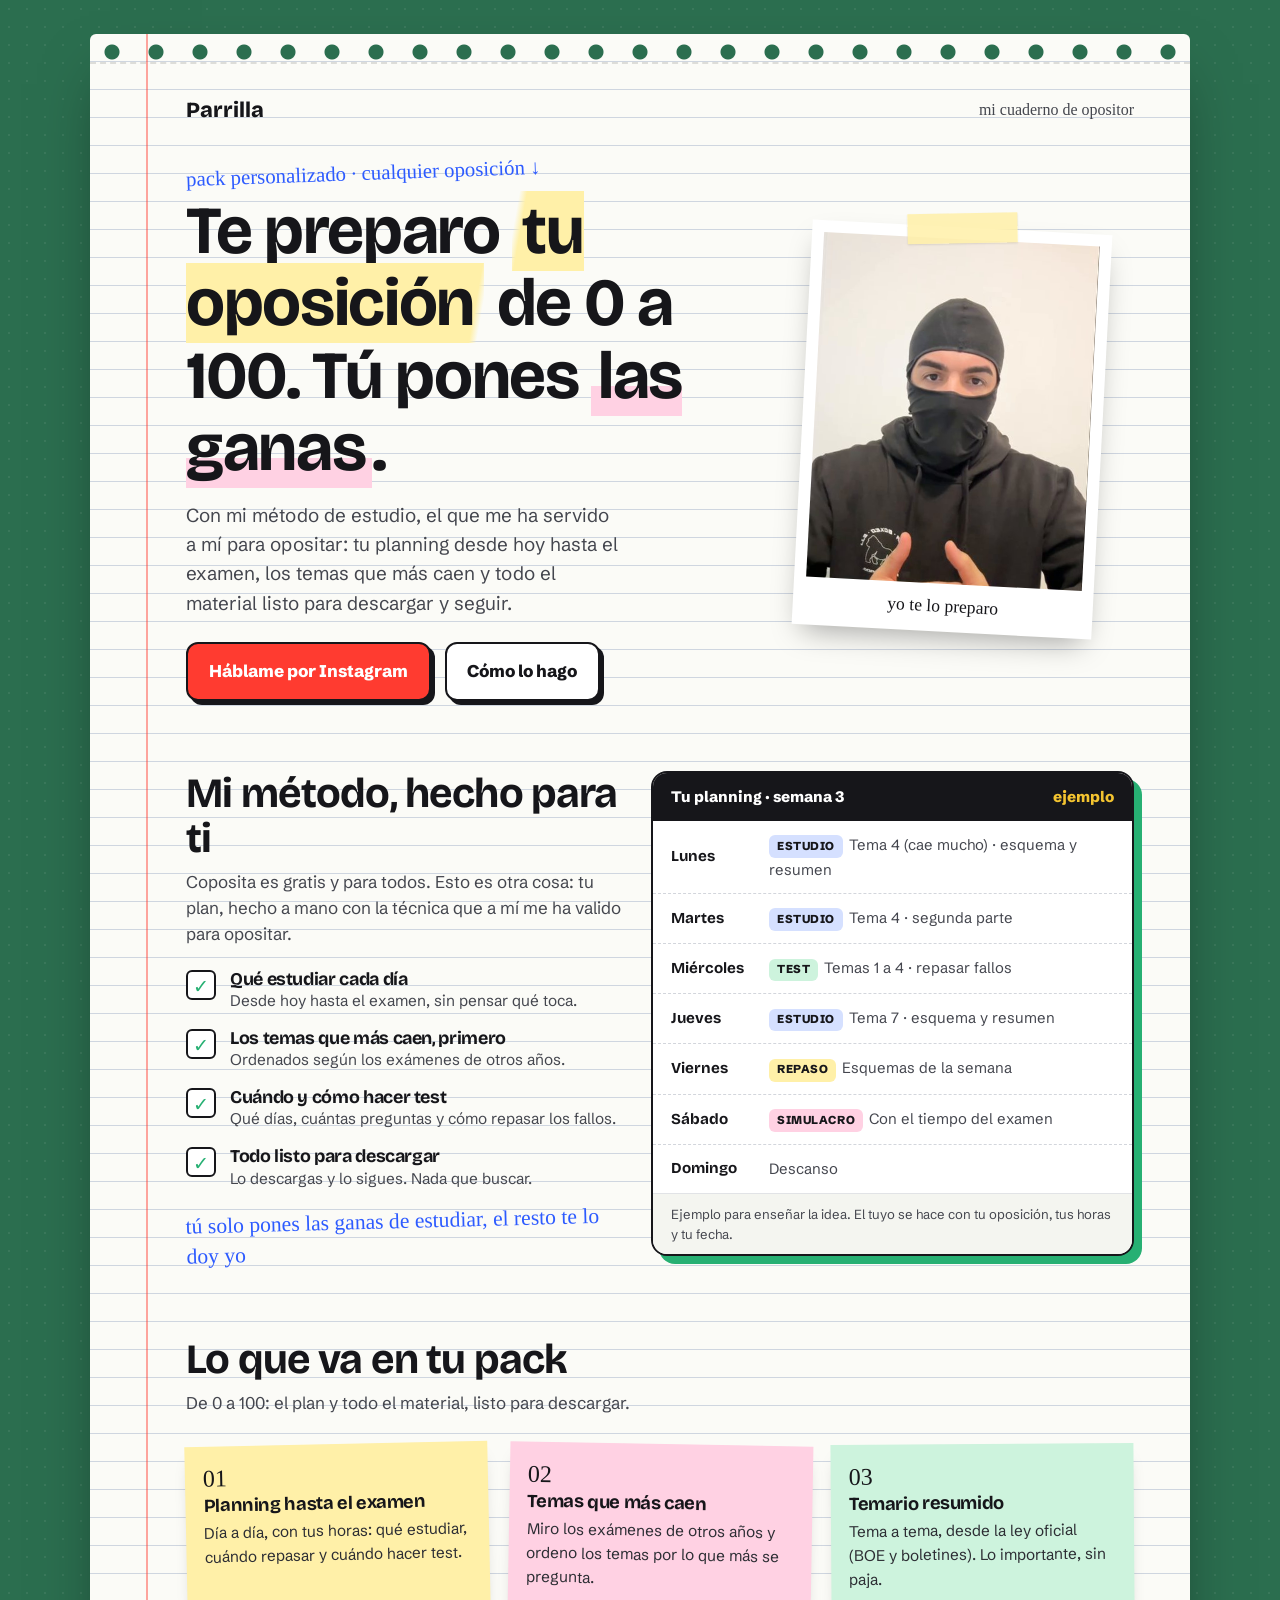
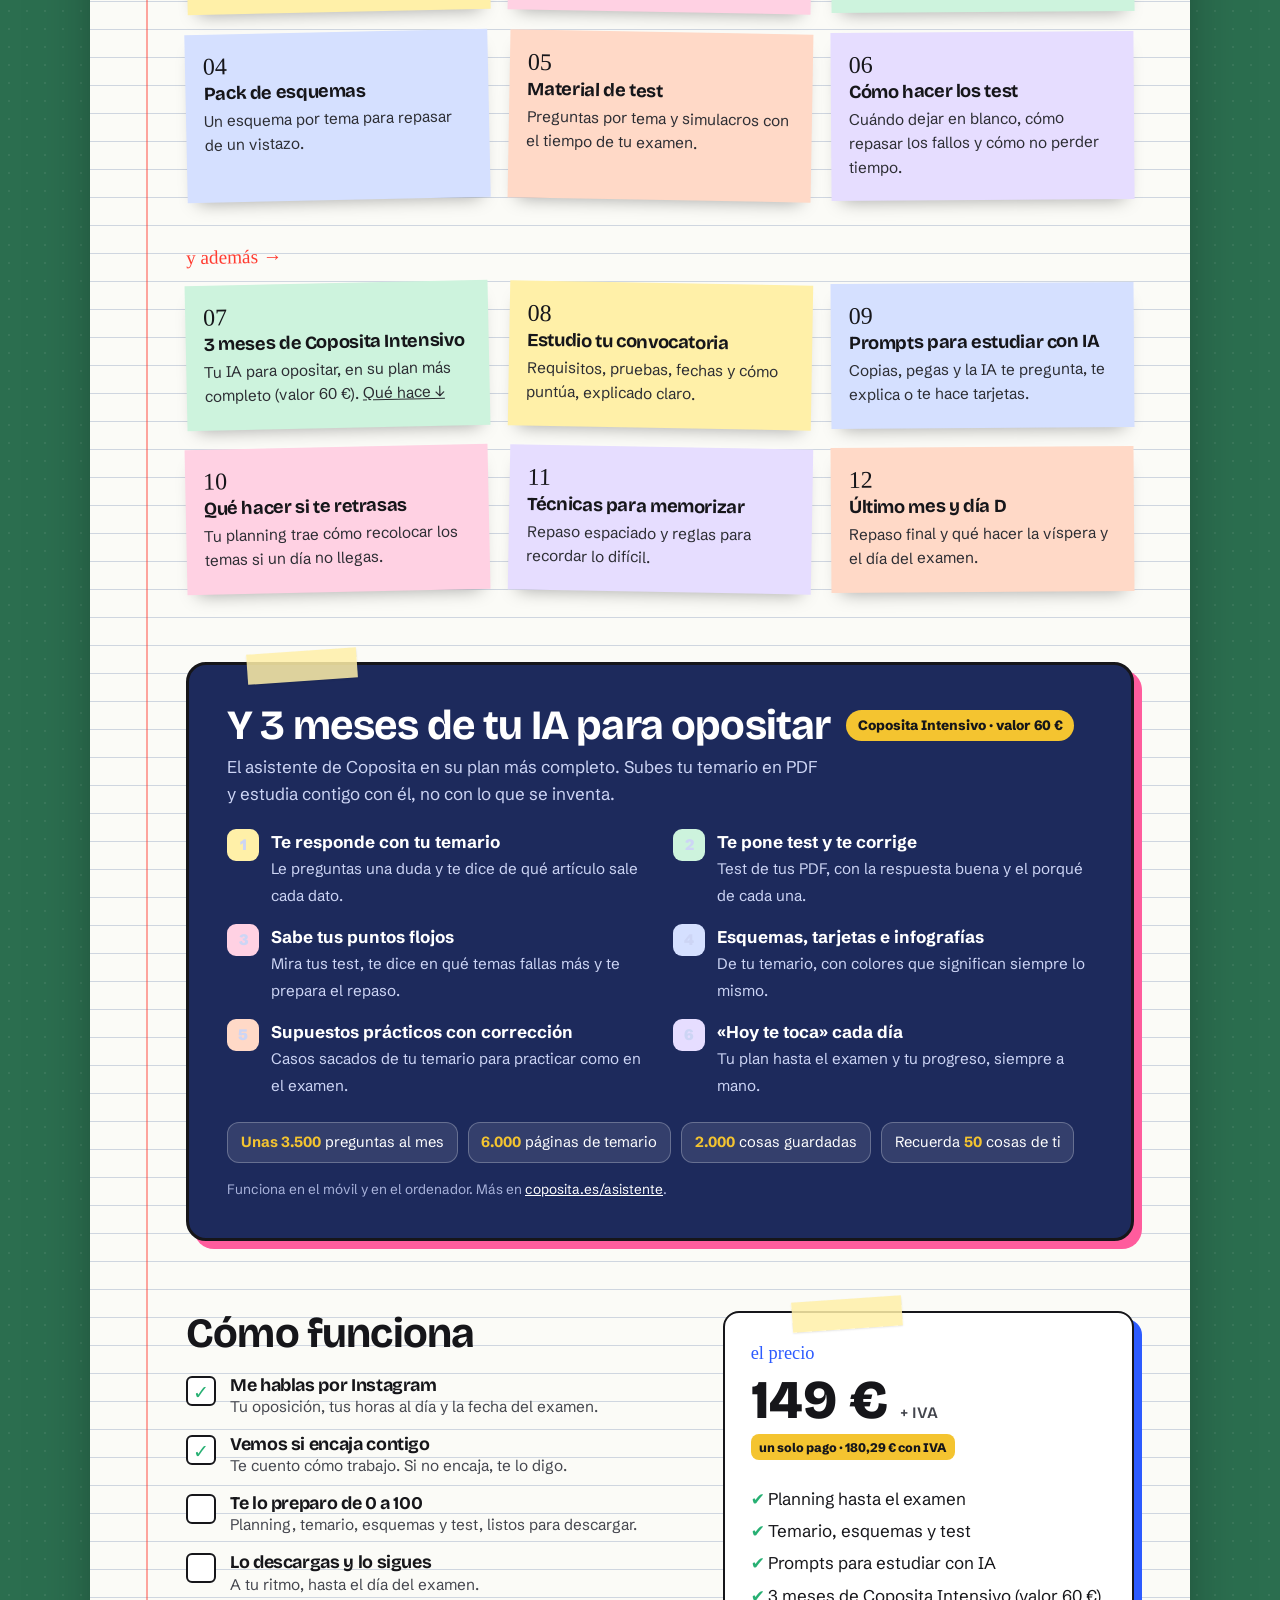
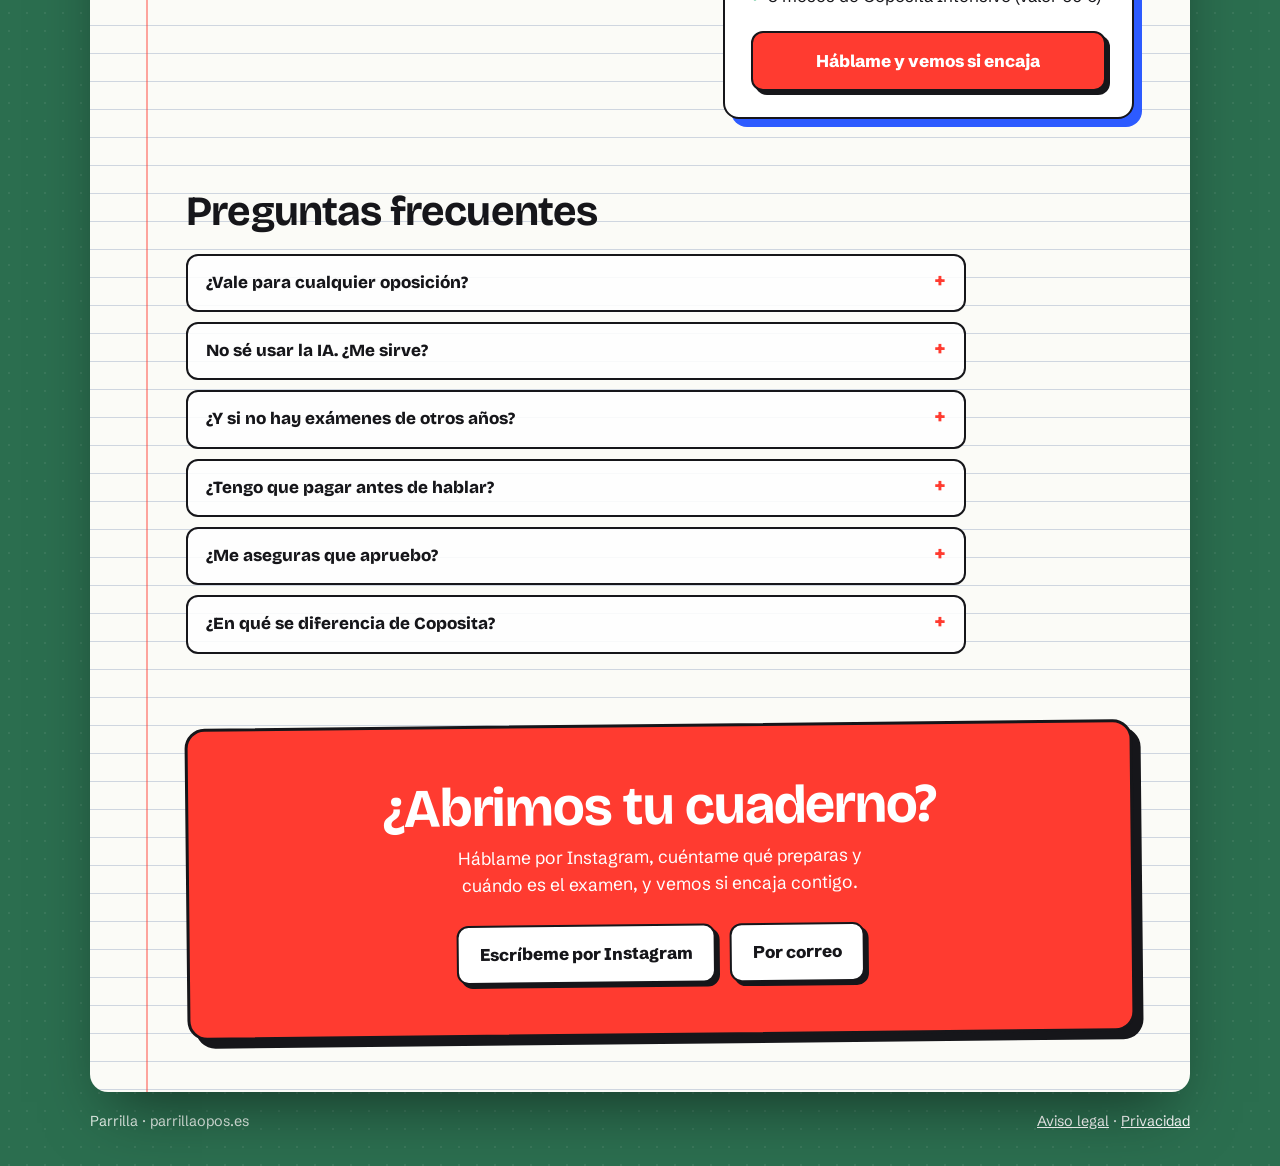
==== index.html @ a702d769 "feat: landing del pack personalizado de oposiciones" ====
<!doctype html>
<html lang="es">
<head>
<meta charset="utf-8">
<meta name="viewport" content="width=device-width,initial-scale=1">
<title>Parrilla · Te preparo tu oposición de 0 a 100</title>
<meta name="description" content="Pack personalizado para tu oposición: planning hasta el examen, temas que más caen, temario, esquemas, test y 3 meses de Coposita Intensivo.">
<link rel="canonical" href="https://www.parrillaopos.es/">
<meta name="robots" content="index,follow">
<link rel="icon" href="/favicon.svg" type="image/svg+xml">
<link rel="icon" href="/favicon-32.png" sizes="32x32" type="image/png">
<link rel="apple-touch-icon" href="/apple-touch-icon.png">
<meta property="og:type" content="website">
<meta property="og:locale" content="es_ES">
<meta property="og:site_name" content="Parrilla">
<meta property="og:title" content="Parrilla · Te preparo tu oposición de 0 a 100">
<meta property="og:description" content="Pack personalizado para cualquier oposición: planning hasta el examen, temas que más caen, temario, esquemas, test y 3 meses de Coposita Intensivo.">
<meta property="og:url" content="https://www.parrillaopos.es/">
<meta property="og:image" content="https://www.parrillaopos.es/og.png">
<meta property="og:image:width" content="1200">
<meta property="og:image:height" content="630">
<meta name="twitter:card" content="summary_large_image">
<meta name="twitter:title" content="Parrilla · Te preparo tu oposición de 0 a 100">
<meta name="twitter:description" content="Pack personalizado para cualquier oposición: planning hasta el examen, temas que más caen, temario, esquemas, test y 3 meses de Coposita Intensivo.">
<meta name="twitter:image" content="https://www.parrillaopos.es/og.png">
<link rel="preload" href="assets/fuentes/bricolage-latin.woff2" as="font" type="font/woff2" crossorigin>
<link rel="preload" href="assets/fuentes/schibsted-latin.woff2" as="font" type="font/woff2" crossorigin>
<style>
@font-face{font-family:"Bricolage Grotesque";font-weight:200 800;font-display:swap;src:url(assets/fuentes/bricolage-latin.woff2) format("woff2")}
@font-face{font-family:"Schibsted Grotesk";font-weight:400 900;font-display:swap;src:url(assets/fuentes/schibsted-latin.woff2) format("woff2")}
@font-face{font-family:"Bricolage Grotesque";font-weight:200 800;font-display:swap;src:url(assets/fuentes/bricolage-latin-ext.woff2) format("woff2");unicode-range:U+0100-02BA,U+1E00-1E9F}
@font-face{font-family:"Schibsted Grotesk";font-weight:400 900;font-display:swap;src:url(assets/fuentes/schibsted-latin-ext.woff2) format("woff2");unicode-range:U+0100-02BA,U+1E00-1E9F}
:root{
  --arruga:url("data:image/svg+xml,%3Csvg xmlns='http://www.w3.org/2000/svg' width='900' height='900'%3E%3Cfilter id='f' x='0' y='0' width='100%25' height='100%25'%3E%3CfeTurbulence type='fractalNoise' baseFrequency='.007 .010' numOctaves='5' seed='7' stitchTiles='stitch'/%3E%3CfeDiffuseLighting lighting-color='%23fff' surfaceScale='11'%3E%3CfeDistantLight azimuth='218' elevation='64'/%3E%3C/feDiffuseLighting%3E%3CfeComponentTransfer%3E%3CfeFuncR type='linear' slope='1.14'/%3E%3CfeFuncG type='linear' slope='1.14'/%3E%3CfeFuncB type='linear' slope='1.14'/%3E%3C/feComponentTransfer%3E%3C/filter%3E%3Crect width='100%25' height='100%25' filter='url(%23f)'/%3E%3C/svg%3E");
  --tinta:#16161a;--suave:#44464e;--papel:#fbfbf7;--renglon:#cfd6e0;--mesa:#2b6e4f;
  --amarillo:#f4c430;--verde:#27b073;--rosa:#ff5c9d;--naranja:#ff6b3d;--azul:#2d5bff;--rojo:#ff3b30;
  --n-amarillo:#fff0a8;--n-rosa:#ffd1e3;--n-verde:#cdf3dd;--n-azul:#d5e0ff;--n-naranja:#ffd9c7;--n-lila:#e6ddff;
  --f-t:"Bricolage Grotesque",system-ui,sans-serif;--f-x:"Schibsted Grotesk",system-ui,sans-serif;--f-m:"Segoe Print","Bradley Hand","Segoe Script",cursive;
}
*{box-sizing:border-box;margin:0;padding:0}
html{scroll-behavior:smooth}
body{font-family:var(--f-x);color:var(--tinta);line-height:1.55;font-size:1.0625rem;background:var(--mesa) radial-gradient(rgba(255,255,255,.07) 1px,transparent 1px) 0 0/18px 18px;padding:14px}
@media(min-width:760px){body{padding:34px}}
img{max-width:100%;display:block}
a{color:inherit}
h1,h2,h3{font-family:var(--f-t);line-height:1.08;letter-spacing:-.02em}
h2{font-size:clamp(1.8rem,5vw,2.6rem);margin-bottom:.5rem}
.mano{font-family:var(--f-m);font-weight:400}

/* La hoja */
.hoja{max-width:1100px;margin:0 auto;background:var(--papel) repeating-linear-gradient(transparent 0 27px,var(--renglon) 27px 28px);border-radius:6px 6px 18px 18px;box-shadow:0 30px 60px -20px rgba(0,0,0,.5);position:relative;overflow:hidden}
.hoja::before{content:"";position:absolute;top:0;bottom:0;left:56px;width:2px;background:rgba(255,59,48,.45)}
@media(max-width:600px){.hoja::before{left:22px}}
.anillas{height:30px;background:radial-gradient(circle at 50% 60%,var(--mesa) 7px,transparent 8px) 0 0/44px 30px repeat-x;border-bottom:2px dashed rgba(0,0,0,.12)}
.dentro{padding:20px 20px 40px 40px;position:relative}
@media(min-width:760px){.dentro{padding:30px 56px 56px 96px}}

.boton{display:inline-flex;align-items:center;gap:.5rem;font-weight:800;text-decoration:none;padding:.9rem 1.3rem;border-radius:12px;border:2.5px solid var(--tinta);box-shadow:4px 4px 0 var(--tinta);transition:transform .15s,box-shadow .15s}
.boton:hover{transform:translate(-2px,-2px) rotate(-1deg);box-shadow:6px 6px 0 var(--tinta)}
.boton--rojo{background:var(--rojo);color:#fff}
.boton--papel{background:#fff}

/* Cabecera */
.cabecera{display:flex;justify-content:space-between;align-items:center;gap:12px;margin-bottom:30px}
.marca{font-family:var(--f-t);font-weight:800;font-size:1.35rem;text-decoration:none}
.fecha{font-size:1rem;color:var(--suave)}

/* Portada */
.portada{display:grid;gap:36px;align-items:center;margin-bottom:70px}
@media(min-width:860px){.portada{grid-template-columns:1.2fr .8fr}}
.portada .mano.encima{font-size:1.3rem;color:var(--azul);transform:rotate(-2deg);display:inline-block;margin-bottom:.3rem}
.portada h1{font-size:clamp(2.4rem,7.5vw,4.2rem);margin-bottom:1rem}
.marcador{background:linear-gradient(100deg,transparent 2%,var(--n-amarillo) 4% 96%,transparent 98%);padding:0 .15em}
.tachado{position:relative;white-space:nowrap;color:var(--suave)}
.tachado::after{content:"";position:absolute;left:-4%;right:-4%;top:52%;height:4px;background:var(--rojo);border-radius:4px;transform:rotate(-3deg)}
.portada .entrada{font-size:1.18rem;color:var(--suave);max-width:36ch;margin-bottom:1.5rem}
.acciones{display:flex;flex-wrap:wrap;gap:14px}
.polaroid{background:#fff;padding:12px 12px 48px;box-shadow:0 14px 30px -10px rgba(0,0,0,.35);transform:rotate(3deg);max-width:300px;margin:0 auto;position:relative}
.polaroid img{aspect-ratio:4/5;height:auto;object-fit:cover;object-position:center 20%;width:100%}
.polaroid figcaption{position:absolute;bottom:12px;left:0;right:0;text-align:center;font-family:var(--f-m);font-size:1.1rem}
.celo{position:absolute;top:-14px;left:50%;width:110px;height:30px;transform:translateX(-50%) rotate(-4deg);background:rgba(255,240,168,.85);box-shadow:0 1px 2px rgba(0,0,0,.1)}

/* Incluye: lista + notas */
.bloque{margin-bottom:70px}
.bloque .cabeza{margin-bottom:28px;max-width:620px}
.bloque .cabeza p{color:var(--suave)}
.notas{display:grid;gap:20px}
@media(min-width:620px){.notas{grid-template-columns:repeat(2,1fr)}}
@media(min-width:980px){.notas{grid-template-columns:repeat(3,1fr)}}
.nota{padding:20px 18px 22px;box-shadow:0 10px 18px -10px rgba(0,0,0,.35);position:relative}
.nota:nth-child(3n+1){transform:rotate(-1.2deg)}
.nota:nth-child(3n+2){transform:rotate(1deg)}
.nota:nth-child(3n){transform:rotate(-.4deg)}
.nota h3{font-size:1.15rem;margin-bottom:.3rem}
.nota p{font-size:.96rem;color:#2c2d33}
.nota .num{font-family:var(--f-m);font-size:1.5rem;line-height:1;display:block;margin-bottom:.4rem}
.n1{background:var(--n-amarillo)}.n2{background:var(--n-rosa)}.n3{background:var(--n-verde)}.n4{background:var(--n-azul)}.n5{background:var(--n-naranja)}.n6{background:var(--n-lila)}
.flecha{font-family:var(--f-m);font-size:1.2rem;color:var(--rojo);margin:34px 0 18px;display:block;transform:rotate(-1deg)}

/* Pasos como checklist */
.dos-columnas{display:grid;gap:34px;align-items:start}
@media(min-width:880px){.dos-columnas{grid-template-columns:1.1fr .9fr}}
.checklist{list-style:none;display:grid;gap:16px}
.checklist li{display:flex;gap:14px;align-items:flex-start}
.caja{flex:none;width:30px;height:30px;border:2.5px solid var(--tinta);border-radius:6px;display:grid;place-items:center;background:#fff;font-weight:900;color:var(--verde);font-size:1.2rem}
.checklist h3{font-size:1.12rem}
.checklist p{color:var(--suave);font-size:.96rem}

/* Ficha de precio */
.ficha{background:#fff;border:2.5px solid var(--tinta);border-radius:16px;padding:26px;box-shadow:8px 8px 0 var(--azul);position:relative}
.ficha .celo{top:-14px;left:30%}
.ficha .etiqueta{font-family:var(--f-m);color:var(--azul);font-size:1.15rem}
.cifra{font-family:var(--f-t);font-weight:800;font-size:3.4rem;line-height:1.05;margin:.3rem 0 .2rem}
.cifra small{font-size:1rem;font-weight:600;color:var(--suave)}
.hueco{display:inline-block;font-size:.78rem;font-weight:800;background:var(--amarillo);padding:.2rem .55rem;border-radius:8px;margin-bottom:1rem}
.ficha ul{list-style:none;display:grid;gap:6px;margin:.6rem 0 1.4rem}
.ficha li::before{content:"✔ ";color:var(--verde);font-weight:900}
.ficha .boton{width:100%;justify-content:center}

.subraya{background:linear-gradient(transparent 62%,var(--n-rosa) 62%);padding:0 .1em}
/* Método */
.metodo{display:grid;gap:28px;align-items:start}
@media(min-width:880px){.metodo{grid-template-columns:.95fr 1.05fr}}
.metodo .frase{font-family:var(--f-m);font-size:1.35rem;color:var(--azul);transform:rotate(-1.5deg);display:block;margin-top:1rem;line-height:1.4}
.calendario{background:#fff;border:2.5px solid var(--tinta);border-radius:16px;box-shadow:8px 8px 0 var(--verde);overflow:hidden}
.calendario__cab{background:var(--tinta);color:#fff;padding:12px 18px;display:flex;justify-content:space-between;font-weight:800;font-size:.95rem}
.calendario__cab span:last-child{color:var(--amarillo)}
.dias{list-style:none}
.dias li{display:grid;grid-template-columns:86px 1fr;gap:12px;padding:12px 18px;border-top:1.5px dashed #d3d6dc;align-items:center}
.dias li:first-child{border-top:0}
.dias b{font-family:var(--f-t);font-size:.95rem}
.etq{display:inline-block;font-size:.72rem;font-weight:800;text-transform:uppercase;letter-spacing:.05em;padding:.15rem .5rem;border-radius:6px;margin-right:.35rem;color:var(--tinta)}
.e-est{background:var(--n-azul)}.e-test{background:var(--n-verde)}.e-rep{background:var(--n-amarillo)}.e-sim{background:var(--n-rosa)}
.dias p{font-size:.93rem;color:var(--suave)}
.calendario__pie{padding:10px 18px;font-size:.82rem;color:var(--suave);background:#f4f5f0;border-top:1.5px solid #e1e3e6}
/* Asistente */
.ia{background:#1d2a5c;color:#fff;border:3px solid var(--tinta);border-radius:20px;padding:clamp(22px,4vw,38px);box-shadow:8px 8px 0 var(--rosa);position:relative}
.ia .celo{top:-14px;left:12%}
.ia__cab{display:flex;flex-wrap:wrap;align-items:center;gap:10px 16px;margin-bottom:.4rem}
.ia h2{margin:0}
.ia__valor{font-weight:800;font-size:.85rem;background:var(--amarillo);color:var(--tinta);padding:.3rem .7rem;border-radius:99px}
.ia__intro{color:#cdd5f5;max-width:60ch;margin-bottom:22px}
.ia__lista{list-style:none;display:grid;gap:14px}
@media(min-width:700px){.ia__lista{grid-template-columns:1fr 1fr;gap:16px 26px}}
.ia__lista li{display:flex;gap:12px;align-items:flex-start}
.ia__lista b{display:block}
.ia__lista span{color:#cdd5f5;font-size:.95rem}
.ia__n{flex:none;width:32px;height:32px;border-radius:9px;display:grid;place-items:center;font-weight:900;color:var(--tinta)}
.ia__cifras{display:flex;flex-wrap:wrap;gap:10px;margin-top:24px}
.ia__cifras span{background:rgba(255,255,255,.1);border:1px solid rgba(255,255,255,.25);border-radius:12px;padding:.5rem .8rem;font-size:.92rem}
.ia__cifras b{color:var(--amarillo)}
.ia__nota{margin-top:16px;font-size:.85rem;color:#aab4dc}
.ia__nota a{color:#fff}
/* Preguntas */
.preguntas{display:grid;gap:10px;max-width:780px}
details{background:rgba(255,255,255,.85);border:2px solid var(--tinta);border-radius:12px;padding:14px 18px}
summary{font-family:var(--f-t);font-weight:800;cursor:pointer;list-style:none;display:flex;justify-content:space-between;gap:12px}
summary::after{content:"+";font-size:1.4rem;line-height:1;color:var(--rojo)}
details[open] summary::after{content:"–"}
details p{color:var(--suave);margin-top:.5rem}

/* Cierre */
.cierre{background:var(--rojo);color:#fff;border:3px solid var(--tinta);border-radius:20px;padding:clamp(26px,5vw,50px);text-align:center;transform:rotate(-.6deg);box-shadow:8px 8px 0 var(--tinta)}
.cierre h2{font-size:clamp(2rem,6.5vw,3.4rem)}
.cierre p{max-width:42ch;margin:0 auto 1.6rem;font-size:1.1rem}
.cierre .acciones{justify-content:center}
.pie{max-width:1100px;margin:18px auto 0;color:#e2efe7;font-size:.9rem;display:flex;flex-wrap:wrap;gap:12px;justify-content:space-between}
.pie a{color:#fff}
@media(prefers-reduced-motion:reduce){*{transition:none!important;scroll-behavior:auto!important}}
</style>
</head>
<body>
<div class="hoja">
  <div class="anillas" aria-hidden="true"></div>
  <div class="dentro">

    <header class="cabecera">
      <a class="marca" href="#">Parrilla</a>
      <span class="fecha mano">mi cuaderno de opositor</span>
    </header>

    <main>
    <section class="portada">
      <div>
        <span class="mano encima">pack personalizado · cualquier oposición ↓</span>
        <h1>Te preparo <span class="marcador">tu oposición</span> de 0 a 100. Tú pones <span class="subraya">las ganas</span>.</h1>
        <p class="entrada">Con mi método de estudio, el que me ha servido a mí para opositar: tu planning desde hoy hasta el examen, los temas que más caen y todo el material listo para descargar y seguir.</p>
        <div class="acciones">
          <a class="boton boton--rojo" href="https://ig.me/m/parrilla_opos">Háblame por Instagram</a>
          <a class="boton boton--papel" href="#metodo">Cómo lo hago</a>
        </div>
      </div>
      <figure class="polaroid">
        <span class="celo" aria-hidden="true"></span>
        <img src="assets/yo-pasamontanas.jpg" alt="Parrilla, con pasamontañas negro" width="464" height="832">
        <figcaption>yo te lo preparo</figcaption>
      </figure>
    </section>

    <section class="bloque metodo" id="metodo">
      <div>
        <h2>Mi método, hecho para ti</h2>
        <p style="color:var(--suave)">Coposita es gratis y para todos. Esto es otra cosa: tu plan, hecho a mano con la técnica que a mí me ha valido para opositar.</p>
        <ul class="checklist" style="margin-top:22px">
          <li><span class="caja">✓</span><div><h3>Qué estudiar cada día</h3><p>Desde hoy hasta el examen, sin pensar qué toca.</p></div></li>
          <li><span class="caja">✓</span><div><h3>Los temas que más caen, primero</h3><p>Ordenados según los exámenes de otros años.</p></div></li>
          <li><span class="caja">✓</span><div><h3>Cuándo y cómo hacer test</h3><p>Qué días, cuántas preguntas y cómo repasar los fallos.</p></div></li>
          <li><span class="caja">✓</span><div><h3>Todo listo para descargar</h3><p>Lo descargas y lo sigues. Nada que buscar.</p></div></li>
        </ul>
        <span class="frase">tú solo pones las ganas de estudiar, el resto te lo doy yo</span>
      </div>
      <div class="calendario" aria-label="Ejemplo de una semana del planning">
        <div class="calendario__cab"><span>Tu planning · semana 3</span><span>ejemplo</span></div>
        <ul class="dias">
          <li><b>Lunes</b><p><span class="etq e-est">Estudio</span>Tema 4 (cae mucho) · esquema y resumen</p></li>
          <li><b>Martes</b><p><span class="etq e-est">Estudio</span>Tema 4 · segunda parte</p></li>
          <li><b>Miércoles</b><p><span class="etq e-test">Test</span>Temas 1 a 4 · repasar fallos</p></li>
          <li><b>Jueves</b><p><span class="etq e-est">Estudio</span>Tema 7 · esquema y resumen</p></li>
          <li><b>Viernes</b><p><span class="etq e-rep">Repaso</span>Esquemas de la semana</p></li>
          <li><b>Sábado</b><p><span class="etq e-sim">Simulacro</span>Con el tiempo del examen</p></li>
          <li><b>Domingo</b><p>Descanso</p></li>
        </ul>
        <div class="calendario__pie">Ejemplo para enseñar la idea. El tuyo se hace con tu oposición, tus horas y tu fecha.</div>
      </div>
    </section>

    <section class="bloque" id="incluye">
      <div class="cabeza">
        <h2>Lo que va en tu pack</h2>
        <p>De 0 a 100: el plan y todo el material, listo para descargar.</p>
      </div>
      <div class="notas">
        <article class="nota n1"><span class="num">01</span><h3>Planning hasta el examen</h3><p>Día a día, con tus horas: qué estudiar, cuándo repasar y cuándo hacer test.</p></article>
        <article class="nota n2"><span class="num">02</span><h3>Temas que más caen</h3><p>Miro los exámenes de otros años y ordeno los temas por lo que más se pregunta.</p></article>
        <article class="nota n3"><span class="num">03</span><h3>Temario resumido</h3><p>Tema a tema, desde la ley oficial (BOE y boletines). Lo importante, sin paja.</p></article>
        <article class="nota n4"><span class="num">04</span><h3>Pack de esquemas</h3><p>Un esquema por tema para repasar de un vistazo.</p></article>
        <article class="nota n5"><span class="num">05</span><h3>Material de test</h3><p>Preguntas por tema y simulacros con el tiempo de tu examen.</p></article>
        <article class="nota n6"><span class="num">06</span><h3>Cómo hacer los test</h3><p>Cuándo dejar en blanco, cómo repasar los fallos y cómo no perder tiempo.</p></article>
      </div>
      <span class="flecha">y además →</span>
      <div class="notas">
        <article class="nota n3"><span class="num">07</span><h3>3 meses de Coposita Intensivo</h3><p>Tu IA para opositar, en su plan más completo (valor 60 €). <a href="#asistente">Qué hace ↓</a></p></article>
        <article class="nota n1"><span class="num">08</span><h3>Estudio tu convocatoria</h3><p>Requisitos, pruebas, fechas y cómo puntúa, explicado claro.</p></article>
        <article class="nota n4"><span class="num">09</span><h3>Prompts para estudiar con IA</h3><p>Copias, pegas y la IA te pregunta, te explica o te hace tarjetas.</p></article>
        <article class="nota n2"><span class="num">10</span><h3>Qué hacer si te retrasas</h3><p>Tu planning trae cómo recolocar los temas si un día no llegas.</p></article>
        <article class="nota n6"><span class="num">11</span><h3>Técnicas para memorizar</h3><p>Repaso espaciado y reglas para recordar lo difícil.</p></article>
        <article class="nota n5"><span class="num">12</span><h3>Último mes y día D</h3><p>Repaso final y qué hacer la víspera y el día del examen.</p></article>
      </div>
    </section>

    <section class="bloque ia" id="asistente" aria-labelledby="ia-titulo">
      <span class="celo" aria-hidden="true"></span>
      <div class="ia__cab">
        <h2 id="ia-titulo">Y 3 meses de tu IA para opositar</h2>
        <span class="ia__valor">Coposita Intensivo · valor 60 €</span>
      </div>
      <p class="ia__intro">El asistente de Coposita en su plan más completo. Subes tu temario en PDF y estudia contigo con él, no con lo que se inventa.</p>
      <ul class="ia__lista">
        <li><span class="ia__n" style="background:var(--n-amarillo)">1</span><div><b>Te responde con tu temario</b><span>Le preguntas una duda y te dice de qué artículo sale cada dato.</span></div></li>
        <li><span class="ia__n" style="background:var(--n-verde)">2</span><div><b>Te pone test y te corrige</b><span>Test de tus PDF, con la respuesta buena y el porqué de cada una.</span></div></li>
        <li><span class="ia__n" style="background:var(--n-rosa)">3</span><div><b>Sabe tus puntos flojos</b><span>Mira tus test, te dice en qué temas fallas más y te prepara el repaso.</span></div></li>
        <li><span class="ia__n" style="background:var(--n-azul)">4</span><div><b>Esquemas, tarjetas e infografías</b><span>De tu temario, con colores que significan siempre lo mismo.</span></div></li>
        <li><span class="ia__n" style="background:var(--n-naranja)">5</span><div><b>Supuestos prácticos con corrección</b><span>Casos sacados de tu temario para practicar como en el examen.</span></div></li>
        <li><span class="ia__n" style="background:var(--n-lila)">6</span><div><b>«Hoy te toca» cada día</b><span>Tu plan hasta el examen y tu progreso, siempre a mano.</span></div></li>
      </ul>
      <div class="ia__cifras">
        <span><b>Unas 3.500</b> preguntas al mes</span>
        <span><b>6.000</b> páginas de temario</span>
        <span><b>2.000</b> cosas guardadas</span>
        <span>Recuerda <b>50</b> cosas de ti</span>
      </div>
      <p class="ia__nota">Funciona en el móvil y en el ordenador. Más en <a href="https://coposita.es/asistente">coposita.es/asistente</a>.</p>
    </section>

    <section class="bloque dos-columnas">
      <div>
        <h2>Cómo funciona</h2>
        <ol class="checklist" style="margin-top:20px">
          <li><span class="caja">✓</span><div><h3>Me hablas por Instagram</h3><p>Tu oposición, tus horas al día y la fecha del examen.</p></div></li>
          <li><span class="caja">✓</span><div><h3>Vemos si encaja contigo</h3><p>Te cuento cómo trabajo. Si no encaja, te lo digo.</p></div></li>
          <li><span class="caja"></span><div><h3>Te lo preparo de 0 a 100</h3><p>Planning, temario, esquemas y test, listos para descargar.</p></div></li>
          <li><span class="caja"></span><div><h3>Lo descargas y lo sigues</h3><p>A tu ritmo, hasta el día del examen.</p></div></li>
        </ol>
      </div>
      <aside class="ficha">
        <span class="celo" aria-hidden="true"></span>
        <span class="etiqueta">el precio</span>
        <p class="cifra">149 € <small>+ IVA</small></p>
        <span class="hueco">un solo pago · 180,29 € con IVA</span>
        <ul>
          <li>Planning hasta el examen</li>
          <li>Temario, esquemas y test</li>
          <li>Prompts para estudiar con IA</li>
          <li>3 meses de Coposita Intensivo (valor 60 €)</li>
        </ul>
        <a class="boton boton--rojo" href="https://ig.me/m/parrilla_opos">Háblame y vemos si encaja</a>
      </aside>
    </section>

    <section class="bloque">
      <h2 style="margin-bottom:20px">Preguntas frecuentes</h2>
      <div class="preguntas">
        <details><summary>¿Vale para cualquier oposición?</summary><p>Sí. Me dices cuál es y lo preparo con su convocatoria y su temario oficial.</p></details>
        <details><summary>No sé usar la IA. ¿Me sirve?</summary><p>Sí. Los prompts y el asistente vienen con instrucciones paso a paso. No hace falta saber nada.</p></details>
        <details><summary>¿Y si no hay exámenes de otros años?</summary><p>Busco en el BOE, en el boletín de tu comunidad y en los exámenes oficiales publicados. Si no los hay, te lo digo y ordenamos los temas por otra vía.</p></details>
        <details><summary>¿Tengo que pagar antes de hablar?</summary><p>No. Primero me hablas por Instagram y vemos si encaja contigo. Sin compromiso.</p></details>
        <details><summary>¿Me aseguras que apruebo?</summary><p>No, y nadie puede. Yo te doy el método y todo el material. Estudiar lo pones tú.</p></details>
        <details><summary>¿En qué se diferencia de Coposita?</summary><p>Coposita sigue gratis y es para todos. El pack es solo para ti: tu planning, tu orden de temas y tu material, con mi método.</p></details>
      </div>
    </section>

    <section class="cierre" id="contacto">
      <h2>¿Abrimos tu cuaderno?</h2>
      <p>Háblame por Instagram, cuéntame qué preparas y cuándo es el examen, y vemos si encaja contigo.</p>
      <div class="acciones">
        <a class="boton boton--papel" style="color:var(--tinta)" href="https://ig.me/m/parrilla_opos">Escríbeme por Instagram</a>
        <a class="boton boton--papel" style="color:var(--tinta)" href="mailto:parrilla38apps@gmail.com?subject=Pack%20para%20mi%20oposici%C3%B3n">Por correo</a>
      </div>
    </section>
    </main>

  </div>
</div>
<footer class="pie">
  <span>Parrilla · parrillaopos.es</span>
  <span><a href="aviso-legal.html">Aviso legal</a> · <a href="privacidad.html">Privacidad</a></span>
</footer>
</body>
</html>
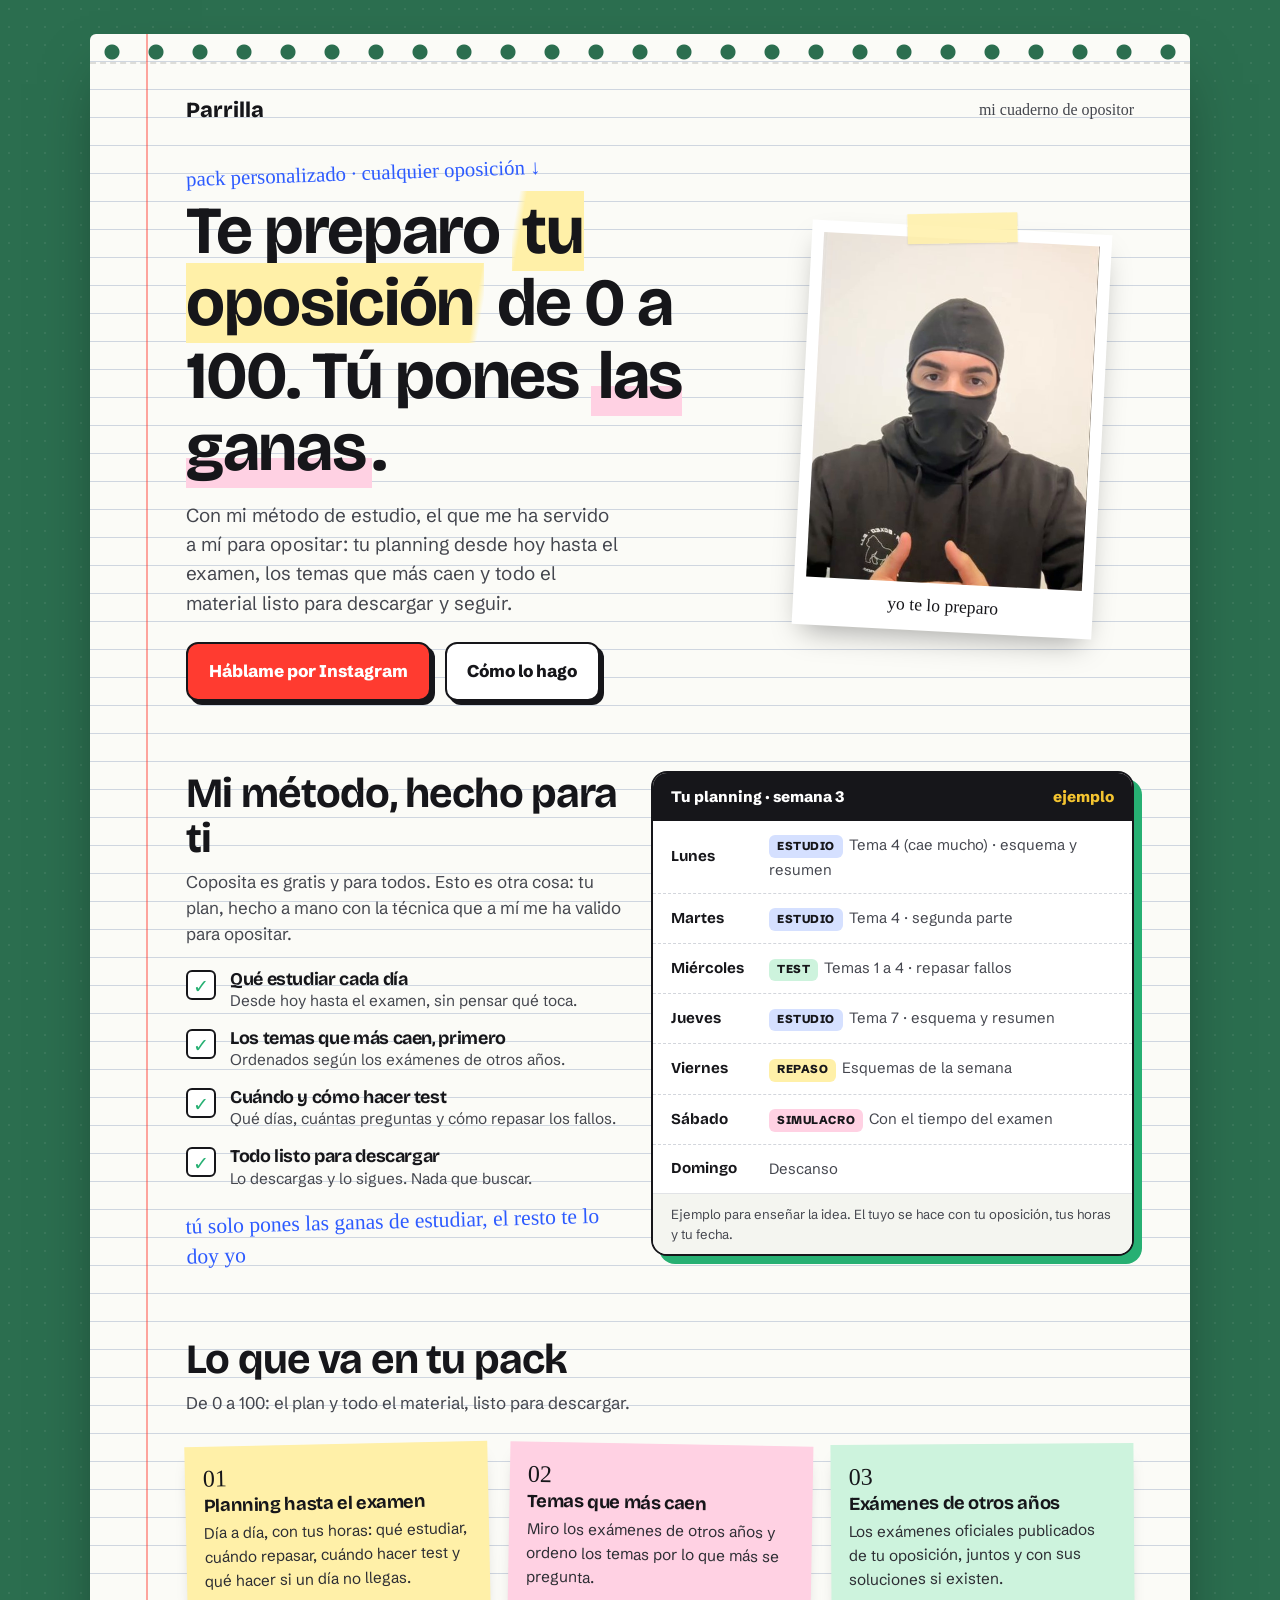
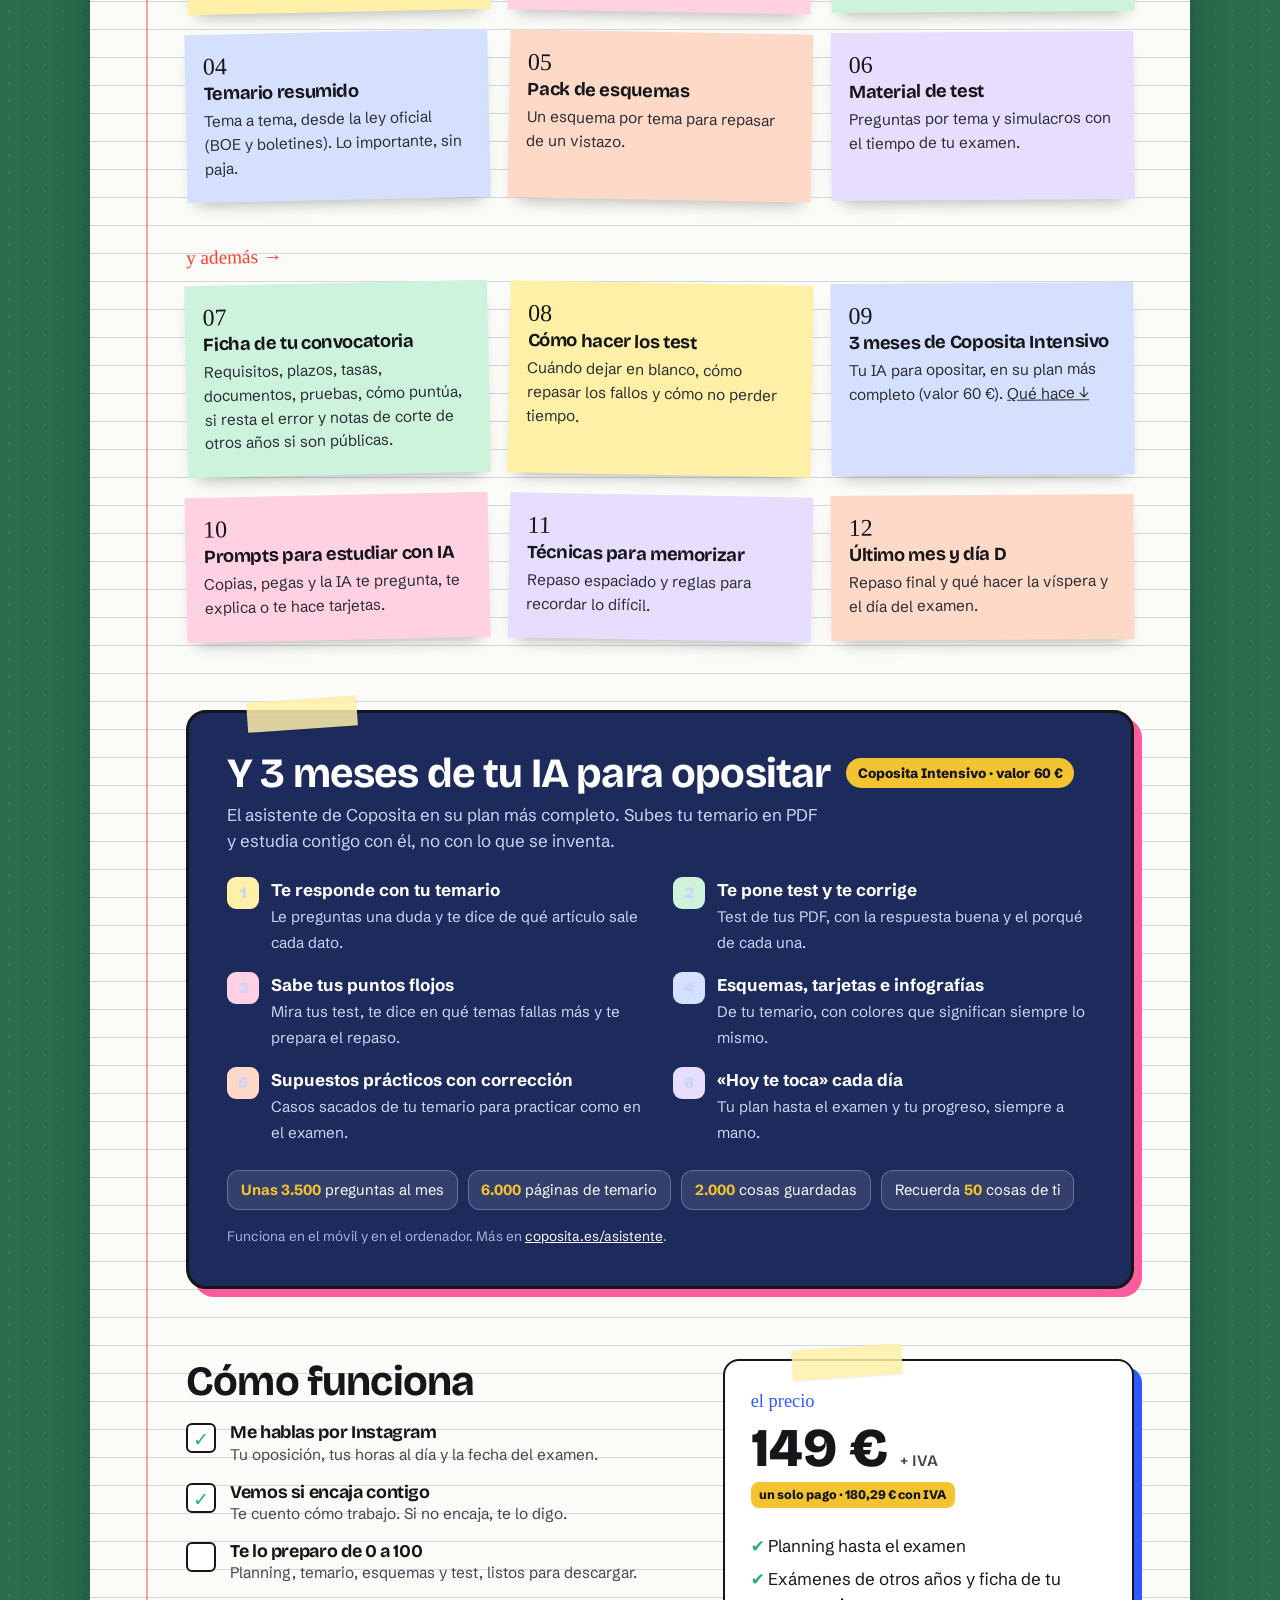
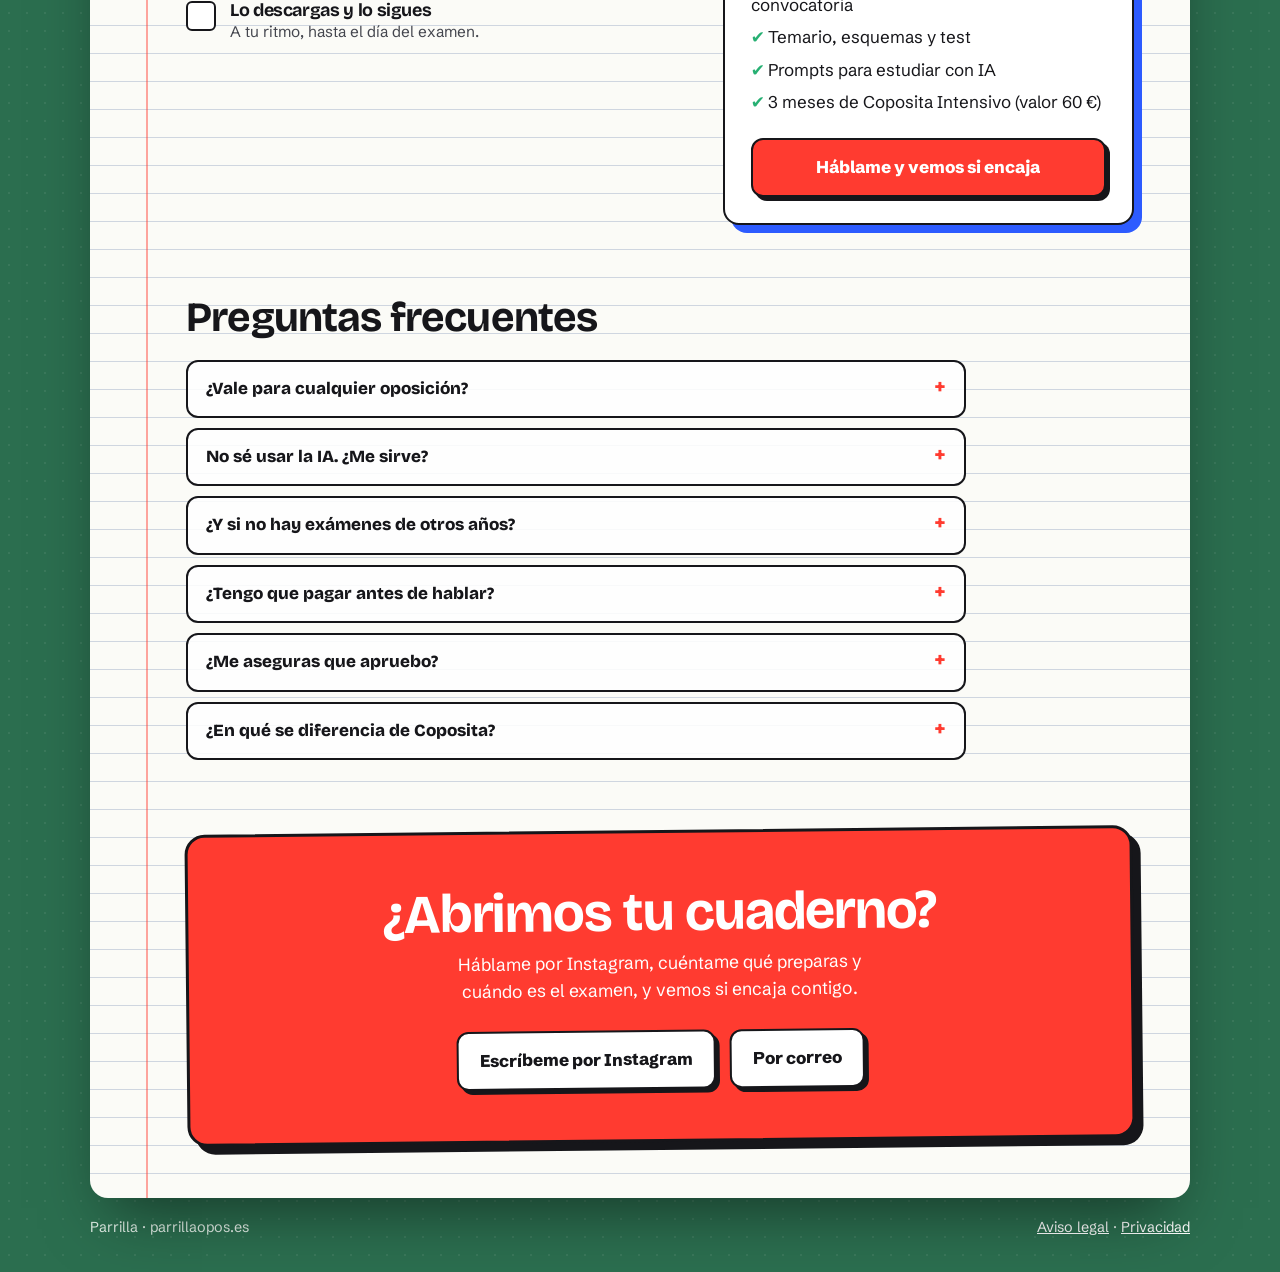
==== commit b46fd0bd: "feat: exámenes de otros años y ficha de la convocatoria en el pack" ====
--- a/index.html
+++ b/index.html
@@ -4,7 +4,7 @@
 <meta charset="utf-8">
 <meta name="viewport" content="width=device-width,initial-scale=1">
 <title>Parrilla · Te preparo tu oposición de 0 a 100</title>
-<meta name="description" content="Pack personalizado para tu oposición: planning hasta el examen, temas que más caen, temario, esquemas, test y 3 meses de Coposita Intensivo.">
+<meta name="description" content="Pack personalizado para tu oposición: planning hasta el examen, temas que más caen, exámenes de otros años, ficha de tu convocatoria, temario, esquemas, test y 3 meses de Coposita Intensivo.">
 <link rel="canonical" href="https://www.parrillaopos.es/">
 <meta name="robots" content="index,follow">
 <link rel="icon" href="/favicon.svg" type="image/svg+xml">
@@ -230,19 +230,19 @@
         <p>De 0 a 100: el plan y todo el material, listo para descargar.</p>
       </div>
       <div class="notas">
-        <article class="nota n1"><span class="num">01</span><h3>Planning hasta el examen</h3><p>Día a día, con tus horas: qué estudiar, cuándo repasar y cuándo hacer test.</p></article>
+        <article class="nota n1"><span class="num">01</span><h3>Planning hasta el examen</h3><p>Día a día, con tus horas: qué estudiar, cuándo repasar, cuándo hacer test y qué hacer si un día no llegas.</p></article>
         <article class="nota n2"><span class="num">02</span><h3>Temas que más caen</h3><p>Miro los exámenes de otros años y ordeno los temas por lo que más se pregunta.</p></article>
-        <article class="nota n3"><span class="num">03</span><h3>Temario resumido</h3><p>Tema a tema, desde la ley oficial (BOE y boletines). Lo importante, sin paja.</p></article>
-        <article class="nota n4"><span class="num">04</span><h3>Pack de esquemas</h3><p>Un esquema por tema para repasar de un vistazo.</p></article>
-        <article class="nota n5"><span class="num">05</span><h3>Material de test</h3><p>Preguntas por tema y simulacros con el tiempo de tu examen.</p></article>
-        <article class="nota n6"><span class="num">06</span><h3>Cómo hacer los test</h3><p>Cuándo dejar en blanco, cómo repasar los fallos y cómo no perder tiempo.</p></article>
+        <article class="nota n3"><span class="num">03</span><h3>Exámenes de otros años</h3><p>Los exámenes oficiales publicados de tu oposición, juntos y con sus soluciones si existen.</p></article>
+        <article class="nota n4"><span class="num">04</span><h3>Temario resumido</h3><p>Tema a tema, desde la ley oficial (BOE y boletines). Lo importante, sin paja.</p></article>
+        <article class="nota n5"><span class="num">05</span><h3>Pack de esquemas</h3><p>Un esquema por tema para repasar de un vistazo.</p></article>
+        <article class="nota n6"><span class="num">06</span><h3>Material de test</h3><p>Preguntas por tema y simulacros con el tiempo de tu examen.</p></article>
       </div>
       <span class="flecha">y además →</span>
       <div class="notas">
-        <article class="nota n3"><span class="num">07</span><h3>3 meses de Coposita Intensivo</h3><p>Tu IA para opositar, en su plan más completo (valor 60 €). <a href="#asistente">Qué hace ↓</a></p></article>
-        <article class="nota n1"><span class="num">08</span><h3>Estudio tu convocatoria</h3><p>Requisitos, pruebas, fechas y cómo puntúa, explicado claro.</p></article>
-        <article class="nota n4"><span class="num">09</span><h3>Prompts para estudiar con IA</h3><p>Copias, pegas y la IA te pregunta, te explica o te hace tarjetas.</p></article>
-        <article class="nota n2"><span class="num">10</span><h3>Qué hacer si te retrasas</h3><p>Tu planning trae cómo recolocar los temas si un día no llegas.</p></article>
+        <article class="nota n3"><span class="num">07</span><h3>Ficha de tu convocatoria</h3><p>Requisitos, plazos, tasas, documentos, pruebas, cómo puntúa, si resta el error y notas de corte de otros años si son públicas.</p></article>
+        <article class="nota n1"><span class="num">08</span><h3>Cómo hacer los test</h3><p>Cuándo dejar en blanco, cómo repasar los fallos y cómo no perder tiempo.</p></article>
+        <article class="nota n4"><span class="num">09</span><h3>3 meses de Coposita Intensivo</h3><p>Tu IA para opositar, en su plan más completo (valor 60 €). <a href="#asistente">Qué hace ↓</a></p></article>
+        <article class="nota n2"><span class="num">10</span><h3>Prompts para estudiar con IA</h3><p>Copias, pegas y la IA te pregunta, te explica o te hace tarjetas.</p></article>
         <article class="nota n6"><span class="num">11</span><h3>Técnicas para memorizar</h3><p>Repaso espaciado y reglas para recordar lo difícil.</p></article>
         <article class="nota n5"><span class="num">12</span><h3>Último mes y día D</h3><p>Repaso final y qué hacer la víspera y el día del examen.</p></article>
       </div>
@@ -289,6 +289,7 @@
         <span class="hueco">un solo pago · 180,29 € con IVA</span>
         <ul>
           <li>Planning hasta el examen</li>
+          <li>Exámenes de otros años y ficha de tu convocatoria</li>
           <li>Temario, esquemas y test</li>
           <li>Prompts para estudiar con IA</li>
           <li>3 meses de Coposita Intensivo (valor 60 €)</li>
@@ -302,7 +303,7 @@
       <div class="preguntas">
         <details><summary>¿Vale para cualquier oposición?</summary><p>Sí. Me dices cuál es y lo preparo con su convocatoria y su temario oficial.</p></details>
         <details><summary>No sé usar la IA. ¿Me sirve?</summary><p>Sí. Los prompts y el asistente vienen con instrucciones paso a paso. No hace falta saber nada.</p></details>
-        <details><summary>¿Y si no hay exámenes de otros años?</summary><p>Busco en el BOE, en el boletín de tu comunidad y en los exámenes oficiales publicados. Si no los hay, te lo digo y ordenamos los temas por otra vía.</p></details>
+        <details><summary>¿Y si no hay exámenes de otros años?</summary><p>Busco en el BOE, en el boletín de tu comunidad y en la web del organismo que convoca. Si no hay exámenes publicados, te lo digo y ordeno los temas por otra vía, sin inventar.</p></details>
         <details><summary>¿Tengo que pagar antes de hablar?</summary><p>No. Primero me hablas por Instagram y vemos si encaja contigo. Sin compromiso.</p></details>
         <details><summary>¿Me aseguras que apruebo?</summary><p>No, y nadie puede. Yo te doy el método y todo el material. Estudiar lo pones tú.</p></details>
         <details><summary>¿En qué se diferencia de Coposita?</summary><p>Coposita sigue gratis y es para todos. El pack es solo para ti: tu planning, tu orden de temas y tu material, con mi método.</p></details>
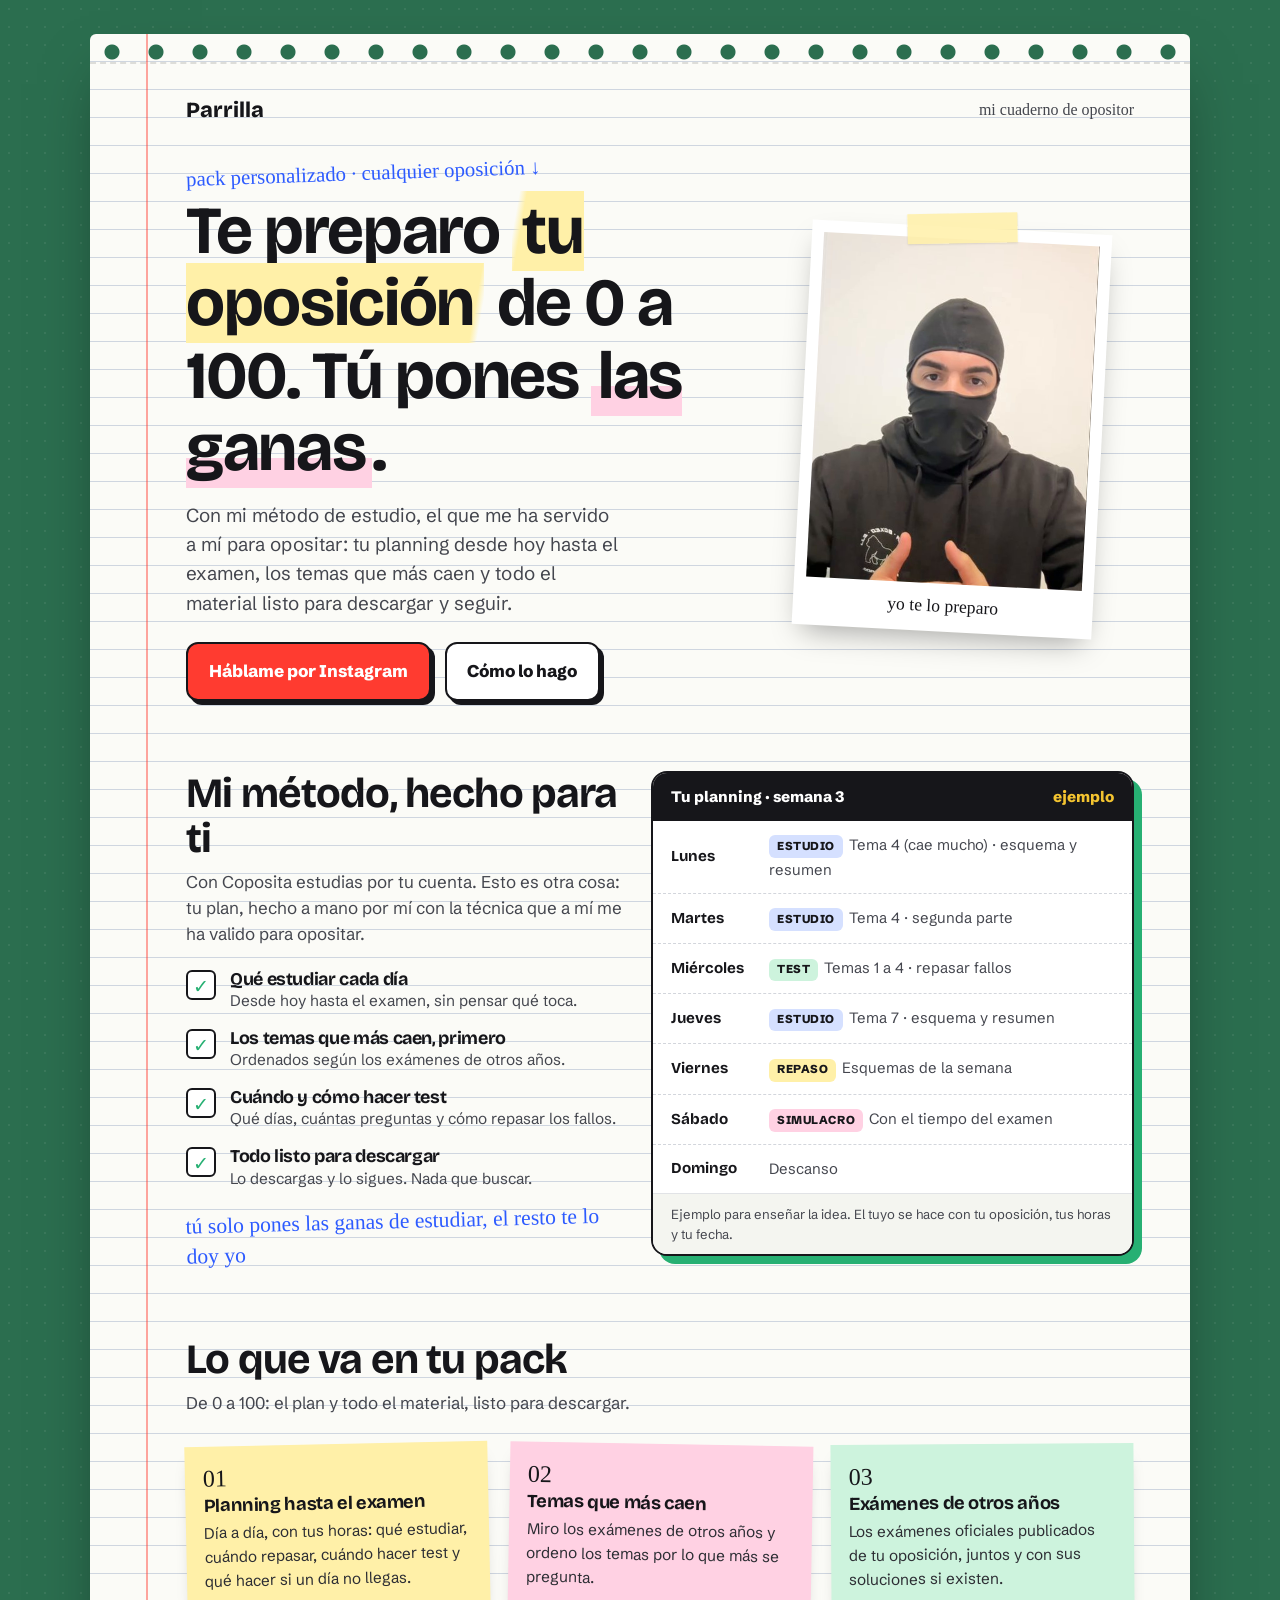
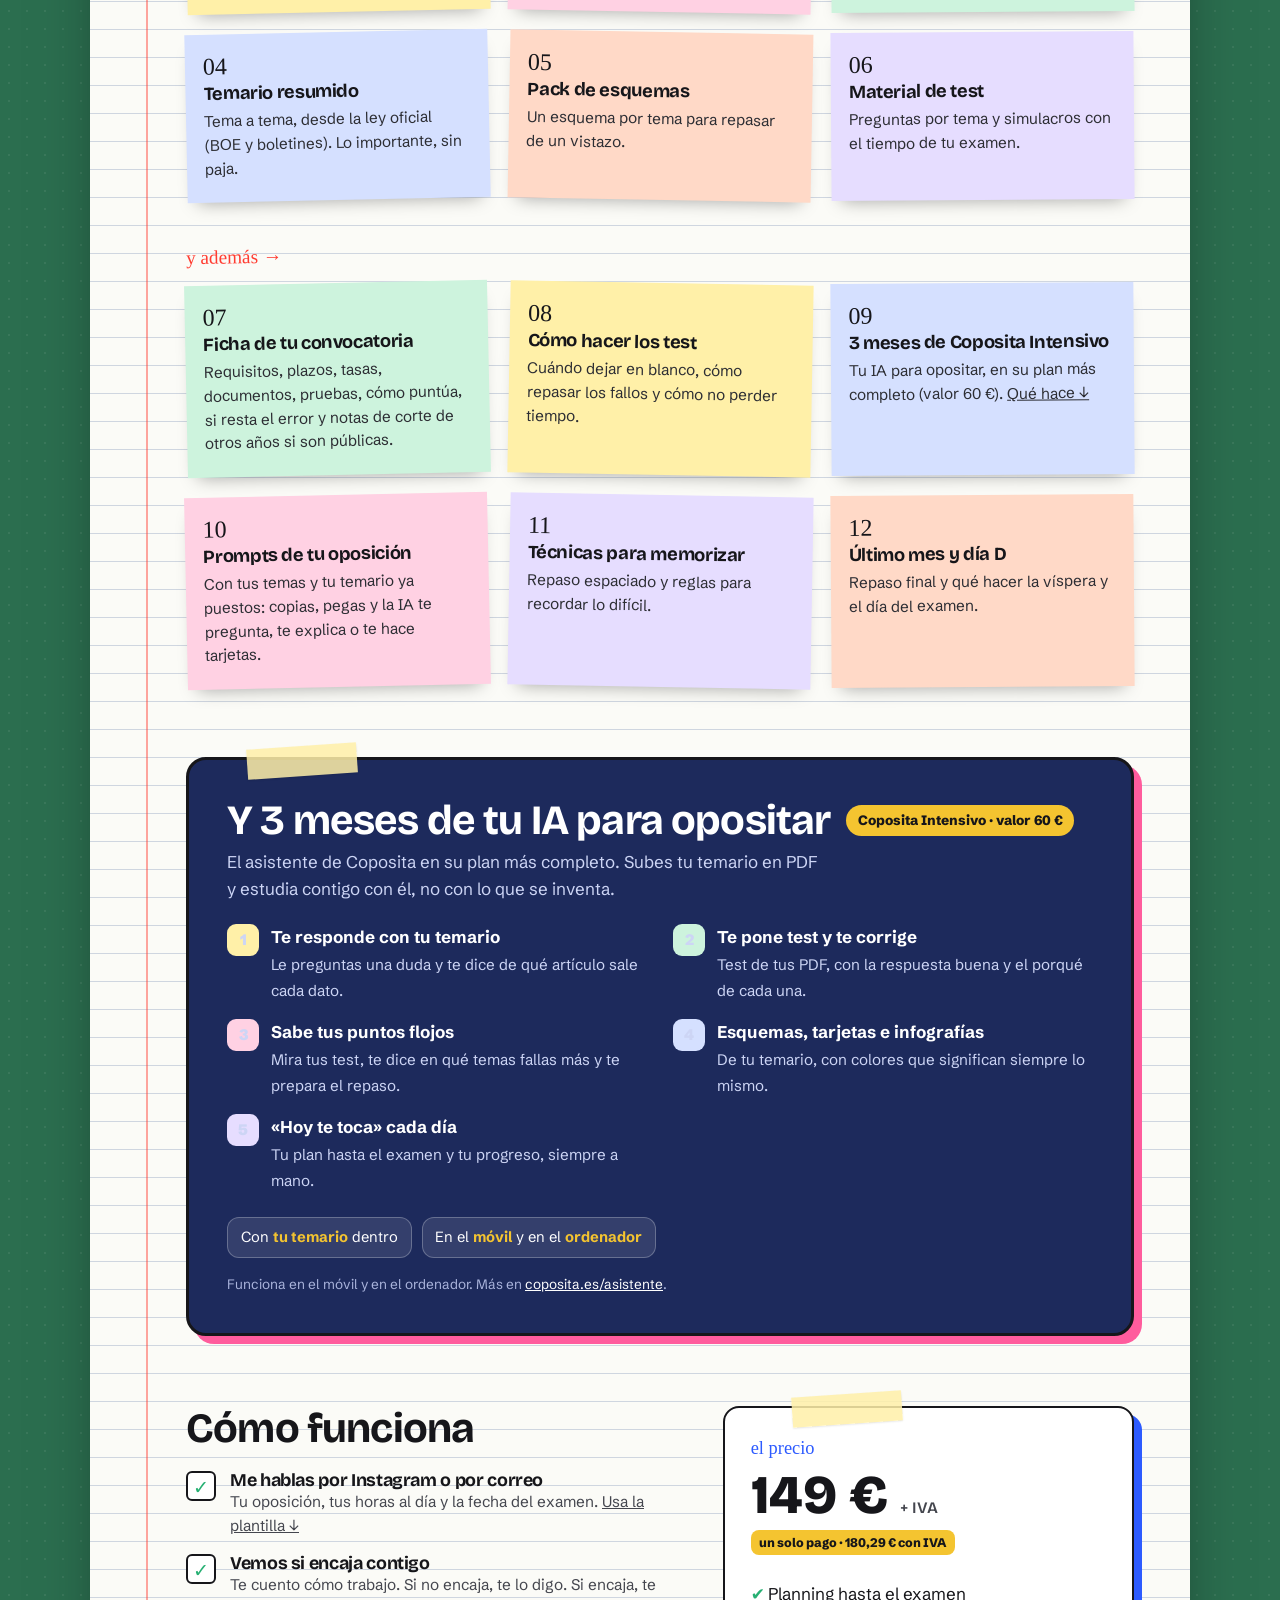
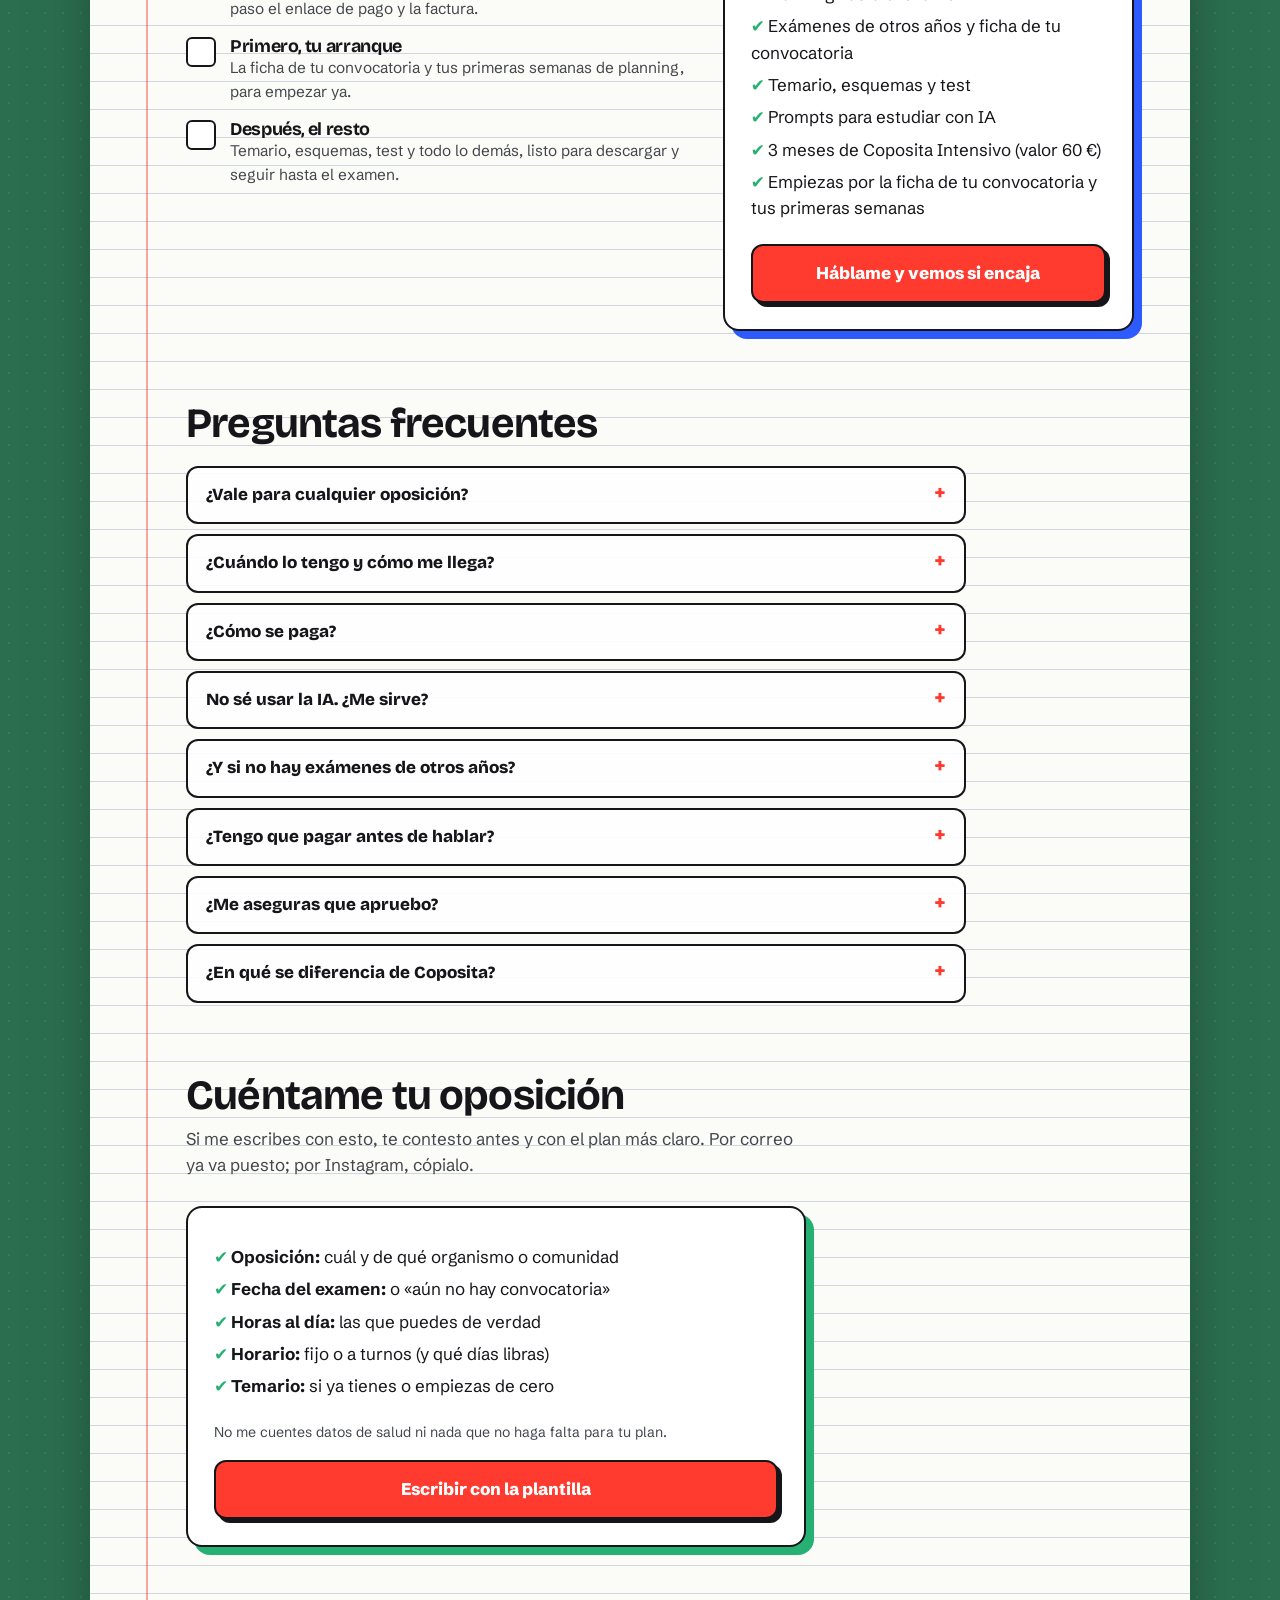
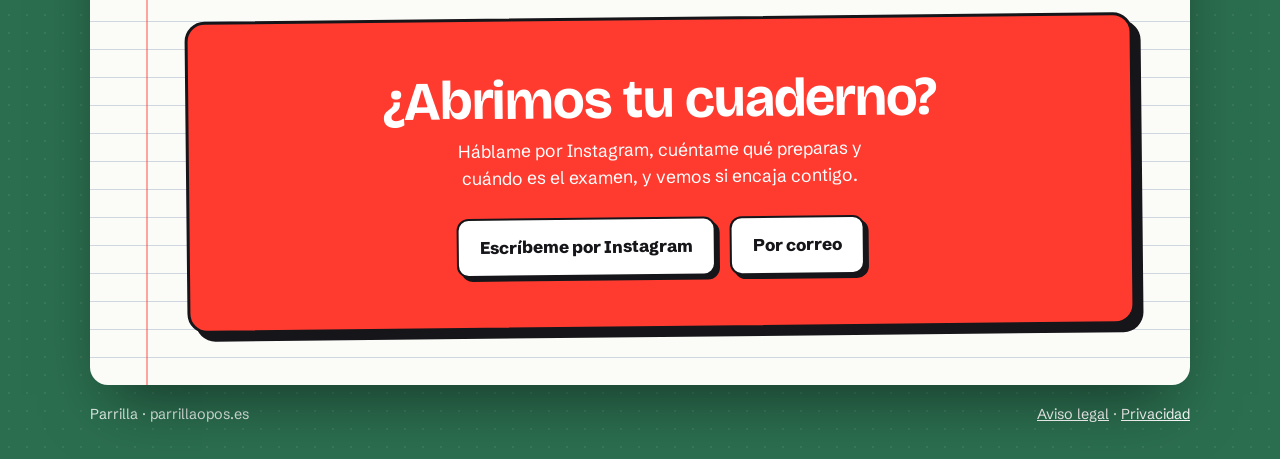
==== commit 5048d72a: "feat: plantilla de solicitud, pago, fases y textos honestos del pack" ====
--- a/index.html
+++ b/index.html
@@ -200,7 +200,7 @@
     <section class="bloque metodo" id="metodo">
       <div>
         <h2>Mi método, hecho para ti</h2>
-        <p style="color:var(--suave)">Coposita es gratis y para todos. Esto es otra cosa: tu plan, hecho a mano con la técnica que a mí me ha valido para opositar.</p>
+        <p style="color:var(--suave)">Con Coposita estudias por tu cuenta. Esto es otra cosa: tu plan, hecho a mano por mí con la técnica que a mí me ha valido para opositar.</p>
         <ul class="checklist" style="margin-top:22px">
           <li><span class="caja">✓</span><div><h3>Qué estudiar cada día</h3><p>Desde hoy hasta el examen, sin pensar qué toca.</p></div></li>
           <li><span class="caja">✓</span><div><h3>Los temas que más caen, primero</h3><p>Ordenados según los exámenes de otros años.</p></div></li>
@@ -242,7 +242,7 @@
         <article class="nota n3"><span class="num">07</span><h3>Ficha de tu convocatoria</h3><p>Requisitos, plazos, tasas, documentos, pruebas, cómo puntúa, si resta el error y notas de corte de otros años si son públicas.</p></article>
         <article class="nota n1"><span class="num">08</span><h3>Cómo hacer los test</h3><p>Cuándo dejar en blanco, cómo repasar los fallos y cómo no perder tiempo.</p></article>
         <article class="nota n4"><span class="num">09</span><h3>3 meses de Coposita Intensivo</h3><p>Tu IA para opositar, en su plan más completo (valor 60 €). <a href="#asistente">Qué hace ↓</a></p></article>
-        <article class="nota n2"><span class="num">10</span><h3>Prompts para estudiar con IA</h3><p>Copias, pegas y la IA te pregunta, te explica o te hace tarjetas.</p></article>
+        <article class="nota n2"><span class="num">10</span><h3>Prompts de tu oposición</h3><p>Con tus temas y tu temario ya puestos: copias, pegas y la IA te pregunta, te explica o te hace tarjetas.</p></article>
         <article class="nota n6"><span class="num">11</span><h3>Técnicas para memorizar</h3><p>Repaso espaciado y reglas para recordar lo difícil.</p></article>
         <article class="nota n5"><span class="num">12</span><h3>Último mes y día D</h3><p>Repaso final y qué hacer la víspera y el día del examen.</p></article>
       </div>
@@ -260,14 +260,11 @@
         <li><span class="ia__n" style="background:var(--n-verde)">2</span><div><b>Te pone test y te corrige</b><span>Test de tus PDF, con la respuesta buena y el porqué de cada una.</span></div></li>
         <li><span class="ia__n" style="background:var(--n-rosa)">3</span><div><b>Sabe tus puntos flojos</b><span>Mira tus test, te dice en qué temas fallas más y te prepara el repaso.</span></div></li>
         <li><span class="ia__n" style="background:var(--n-azul)">4</span><div><b>Esquemas, tarjetas e infografías</b><span>De tu temario, con colores que significan siempre lo mismo.</span></div></li>
-        <li><span class="ia__n" style="background:var(--n-naranja)">5</span><div><b>Supuestos prácticos con corrección</b><span>Casos sacados de tu temario para practicar como en el examen.</span></div></li>
-        <li><span class="ia__n" style="background:var(--n-lila)">6</span><div><b>«Hoy te toca» cada día</b><span>Tu plan hasta el examen y tu progreso, siempre a mano.</span></div></li>
+        <li><span class="ia__n" style="background:var(--n-lila)">5</span><div><b>«Hoy te toca» cada día</b><span>Tu plan hasta el examen y tu progreso, siempre a mano.</span></div></li>
       </ul>
       <div class="ia__cifras">
-        <span><b>Unas 3.500</b> preguntas al mes</span>
-        <span><b>6.000</b> páginas de temario</span>
-        <span><b>2.000</b> cosas guardadas</span>
-        <span>Recuerda <b>50</b> cosas de ti</span>
+        <span>Con <b>tu temario</b> dentro</span>
+        <span>En el <b>móvil</b> y en el <b>ordenador</b></span>
       </div>
       <p class="ia__nota">Funciona en el móvil y en el ordenador. Más en <a href="https://coposita.es/asistente">coposita.es/asistente</a>.</p>
     </section>
@@ -276,10 +273,10 @@
       <div>
         <h2>Cómo funciona</h2>
         <ol class="checklist" style="margin-top:20px">
-          <li><span class="caja">✓</span><div><h3>Me hablas por Instagram</h3><p>Tu oposición, tus horas al día y la fecha del examen.</p></div></li>
-          <li><span class="caja">✓</span><div><h3>Vemos si encaja contigo</h3><p>Te cuento cómo trabajo. Si no encaja, te lo digo.</p></div></li>
-          <li><span class="caja"></span><div><h3>Te lo preparo de 0 a 100</h3><p>Planning, temario, esquemas y test, listos para descargar.</p></div></li>
-          <li><span class="caja"></span><div><h3>Lo descargas y lo sigues</h3><p>A tu ritmo, hasta el día del examen.</p></div></li>
+          <li><span class="caja">✓</span><div><h3>Me hablas por Instagram o por correo</h3><p>Tu oposición, tus horas al día y la fecha del examen. <a href="#cuentame">Usa la plantilla ↓</a></p></div></li>
+          <li><span class="caja">✓</span><div><h3>Vemos si encaja contigo</h3><p>Te cuento cómo trabajo. Si no encaja, te lo digo. Si encaja, te paso el enlace de pago y la factura.</p></div></li>
+          <li><span class="caja"></span><div><h3>Primero, tu arranque</h3><p>La ficha de tu convocatoria y tus primeras semanas de planning, para empezar ya.</p></div></li>
+          <li><span class="caja"></span><div><h3>Después, el resto</h3><p>Temario, esquemas, test y todo lo demás, listo para descargar y seguir hasta el examen.</p></div></li>
         </ol>
       </div>
       <aside class="ficha">
@@ -293,6 +290,7 @@
           <li>Temario, esquemas y test</li>
           <li>Prompts para estudiar con IA</li>
           <li>3 meses de Coposita Intensivo (valor 60 €)</li>
+          <li>Empiezas por la ficha de tu convocatoria y tus primeras semanas</li>
         </ul>
         <a class="boton boton--rojo" href="https://ig.me/m/parrilla_opos">Háblame y vemos si encaja</a>
       </aside>
@@ -301,12 +299,32 @@
     <section class="bloque">
       <h2 style="margin-bottom:20px">Preguntas frecuentes</h2>
       <div class="preguntas">
-        <details><summary>¿Vale para cualquier oposición?</summary><p>Sí. Me dices cuál es y lo preparo con su convocatoria y su temario oficial.</p></details>
+        <details><summary>¿Vale para cualquier oposición?</summary><p>Para casi todas. Necesito su programa oficial y su convocatoria o sus bases. Si a la tuya le falta algo, te lo digo antes de que pagues nada.</p></details>
+        <details><summary>¿Cuándo lo tengo y cómo me llega?</summary><p>Antes de pagar te digo el plazo exacto. Te lo mando todo para descargar, por fases: primero la ficha de tu convocatoria y tus primeras semanas, después el resto.</p></details>
+        <details><summary>¿Cómo se paga?</summary><p>Cuando vemos que encaja, te paso un enlace de pago y la factura. 149 € + IVA (180,29 €), en un solo pago. En esta web no se paga nada.</p></details>
         <details><summary>No sé usar la IA. ¿Me sirve?</summary><p>Sí. Los prompts y el asistente vienen con instrucciones paso a paso. No hace falta saber nada.</p></details>
         <details><summary>¿Y si no hay exámenes de otros años?</summary><p>Busco en el BOE, en el boletín de tu comunidad y en la web del organismo que convoca. Si no hay exámenes publicados, te lo digo y ordeno los temas por otra vía, sin inventar.</p></details>
         <details><summary>¿Tengo que pagar antes de hablar?</summary><p>No. Primero me hablas por Instagram y vemos si encaja contigo. Sin compromiso.</p></details>
         <details><summary>¿Me aseguras que apruebo?</summary><p>No, y nadie puede. Yo te doy el método y todo el material. Estudiar lo pones tú.</p></details>
-        <details><summary>¿En qué se diferencia de Coposita?</summary><p>Coposita sigue gratis y es para todos. El pack es solo para ti: tu planning, tu orden de temas y tu material, con mi método.</p></details>
+        <details><summary>¿En qué se diferencia de Coposita?</summary><p>Con Coposita estudias tú por tu cuenta. El pack es solo para ti: tu planning, tu orden de temas y tu material, hechos por mí con mi método. Y trae 3 meses de Coposita Intensivo.</p></details>
+      </div>
+    </section>
+
+    <section class="bloque" id="cuentame">
+      <div class="cabeza">
+        <h2>Cuéntame tu oposición</h2>
+        <p>Si me escribes con esto, te contesto antes y con el plan más claro. Por correo ya va puesto; por Instagram, cópialo.</p>
+      </div>
+      <div class="ficha" style="box-shadow:8px 8px 0 var(--verde);max-width:620px">
+        <ul class="plantilla">
+          <li><b>Oposición:</b> cuál y de qué organismo o comunidad</li>
+          <li><b>Fecha del examen:</b> o «aún no hay convocatoria»</li>
+          <li><b>Horas al día:</b> las que puedes de verdad</li>
+          <li><b>Horario:</b> fijo o a turnos (y qué días libras)</li>
+          <li><b>Temario:</b> si ya tienes o empiezas de cero</li>
+        </ul>
+        <p style="font-size:.88rem;color:var(--suave);margin-bottom:1rem">No me cuentes datos de salud ni nada que no haga falta para tu plan.</p>
+        <a class="boton boton--rojo" href="mailto:parrilla38apps@gmail.com?subject=Pack%20para%20mi%20oposici%C3%B3n&amp;body=Oposici%C3%B3n%3A%20%0AFecha%20del%20examen%20(o%20%C2%ABa%C3%BAn%20no%20hay%20convocatoria%C2%BB)%3A%20%0AHoras%20al%20d%C3%ADa%3A%20%0AHorario%20(fijo%20o%20a%20turnos%2C%20d%C3%ADas%20libres)%3A%20%0ATemario%20(ya%20tengo%20%2F%20empiezo%20de%20cero)%3A%20%0A">Escribir con la plantilla</a>
       </div>
     </section>
 
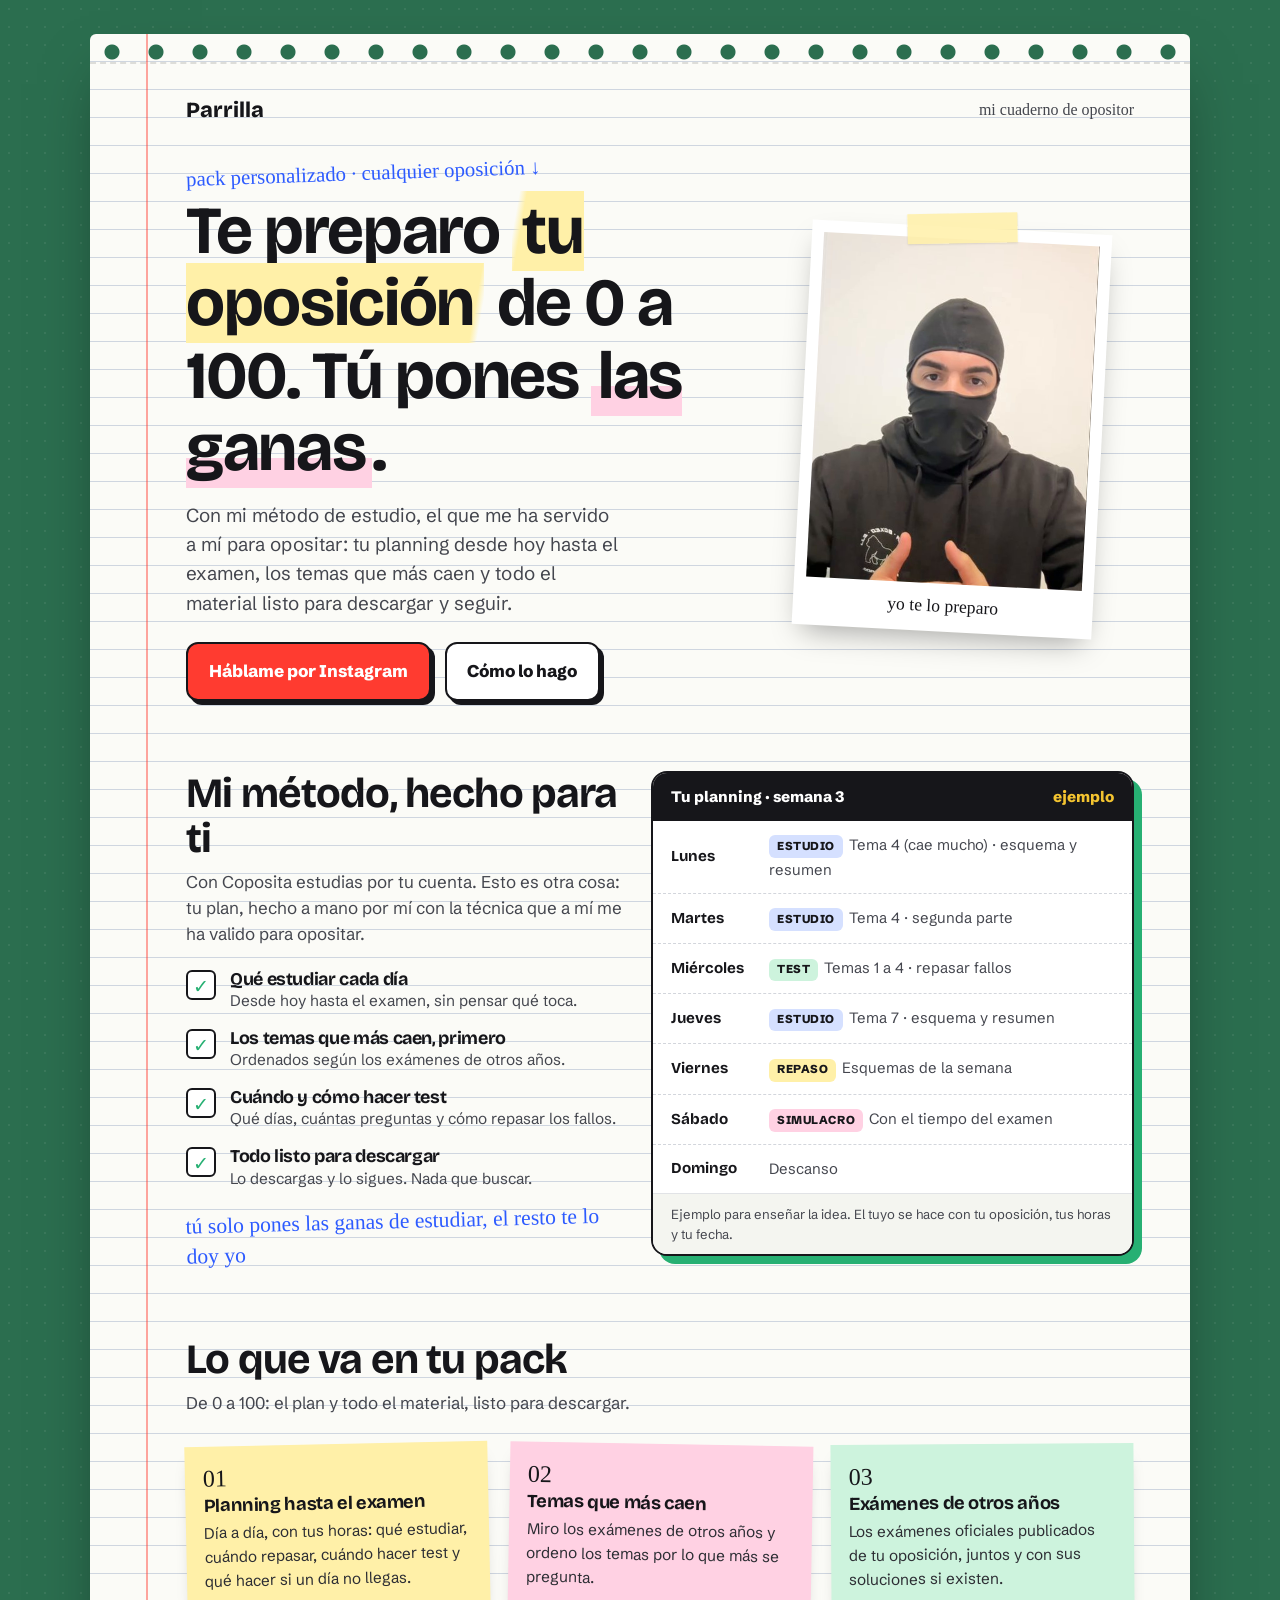
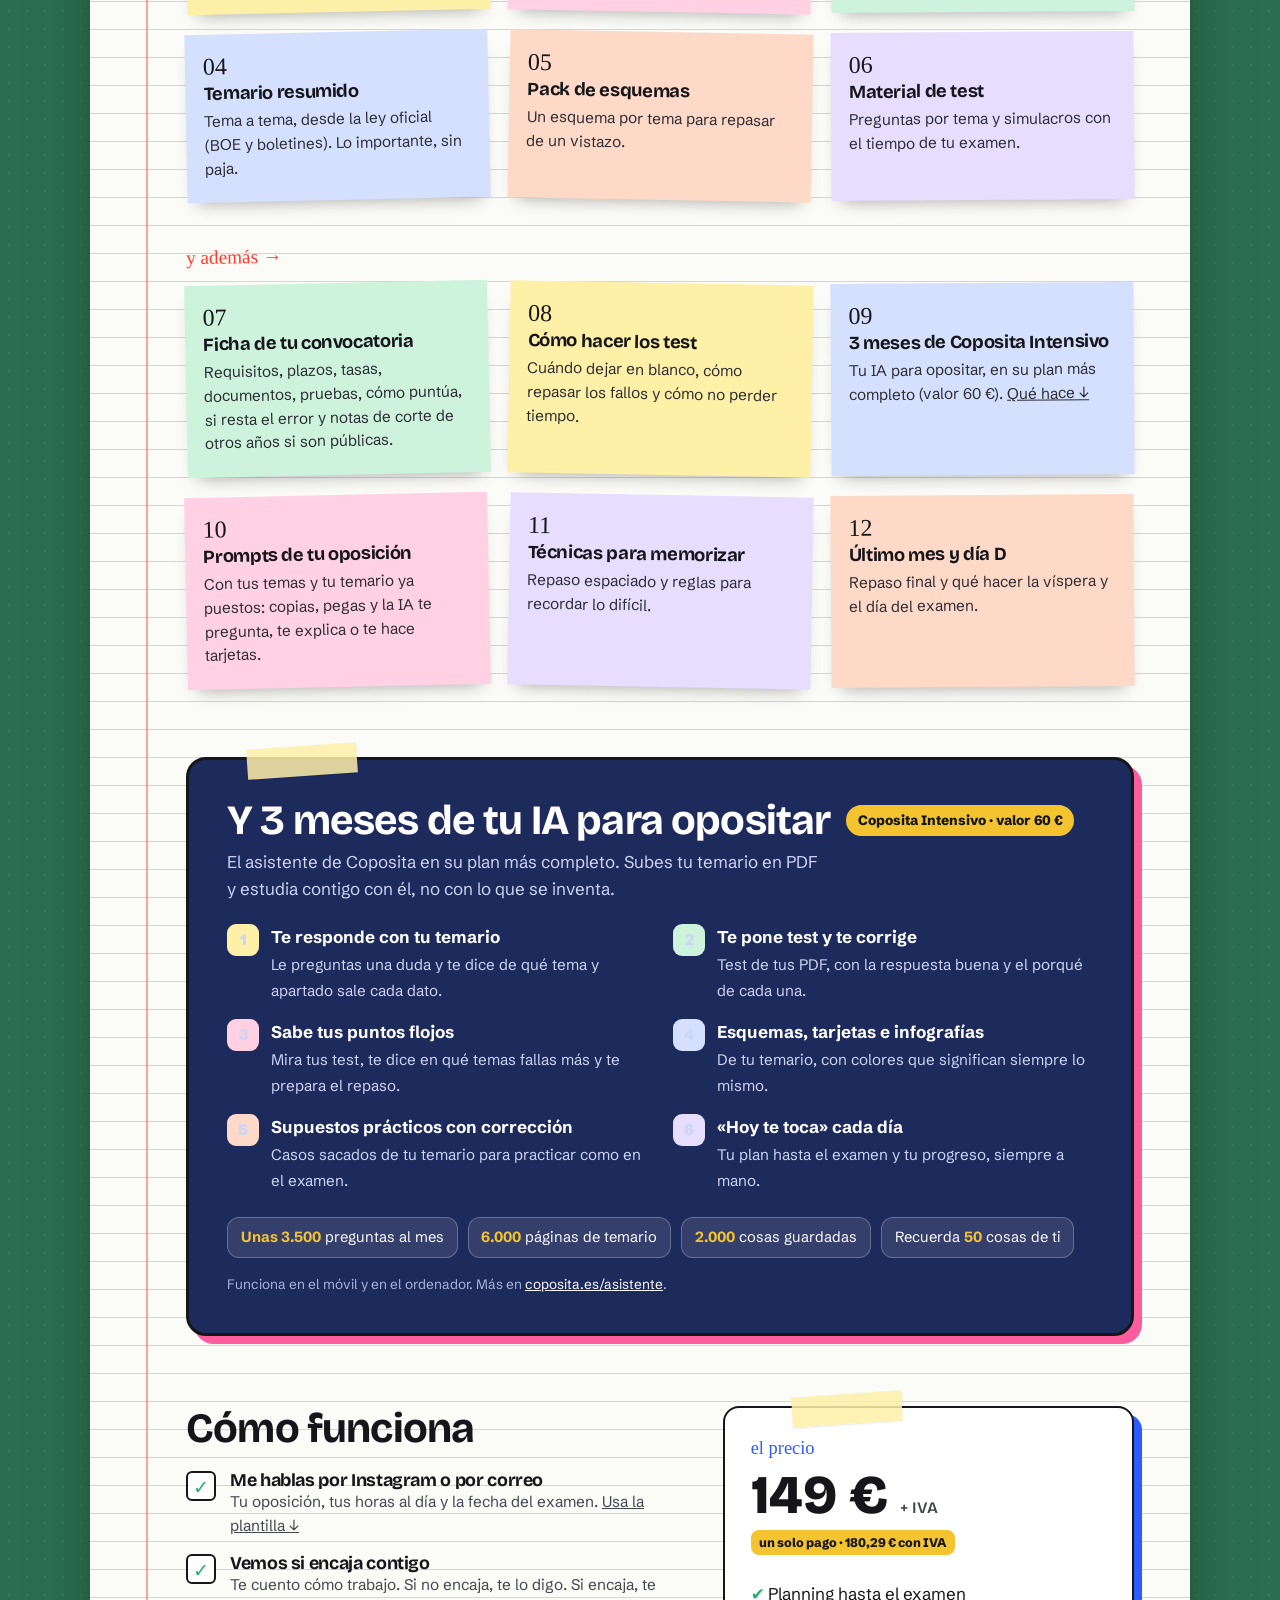
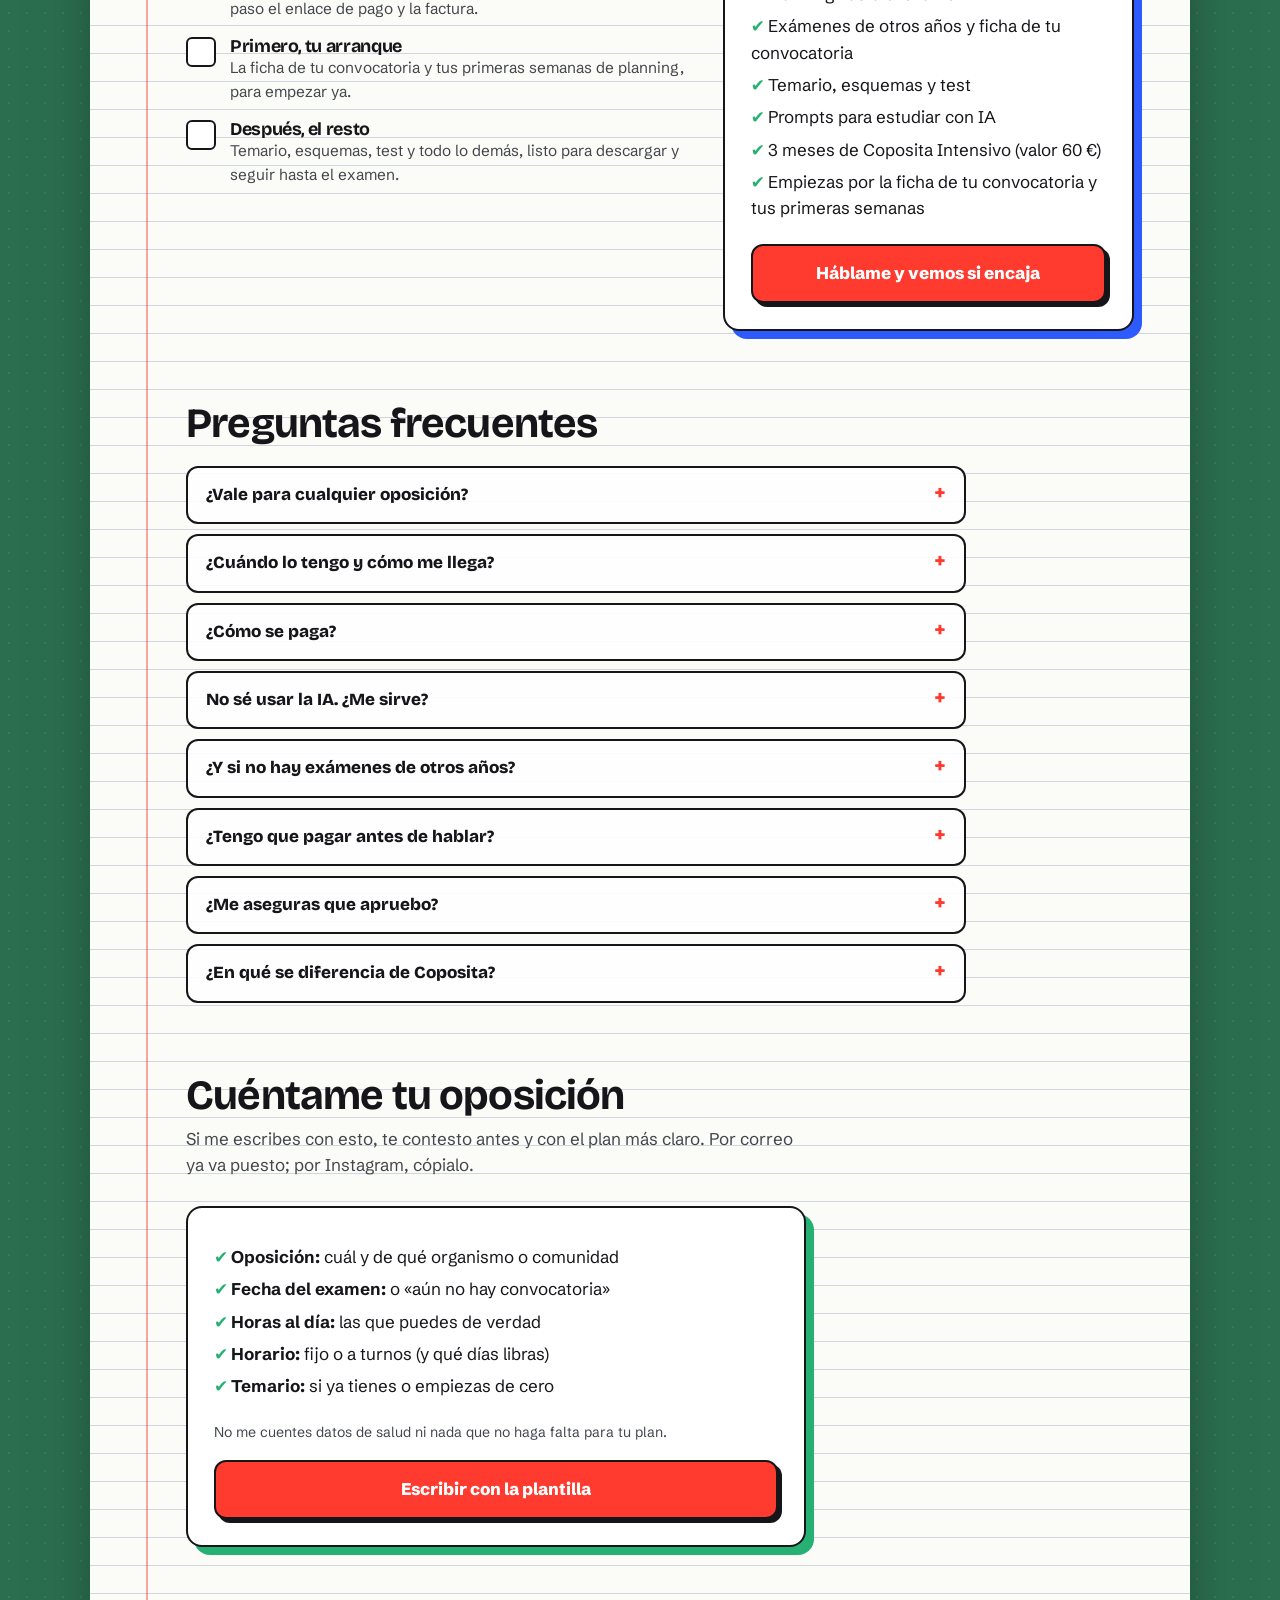
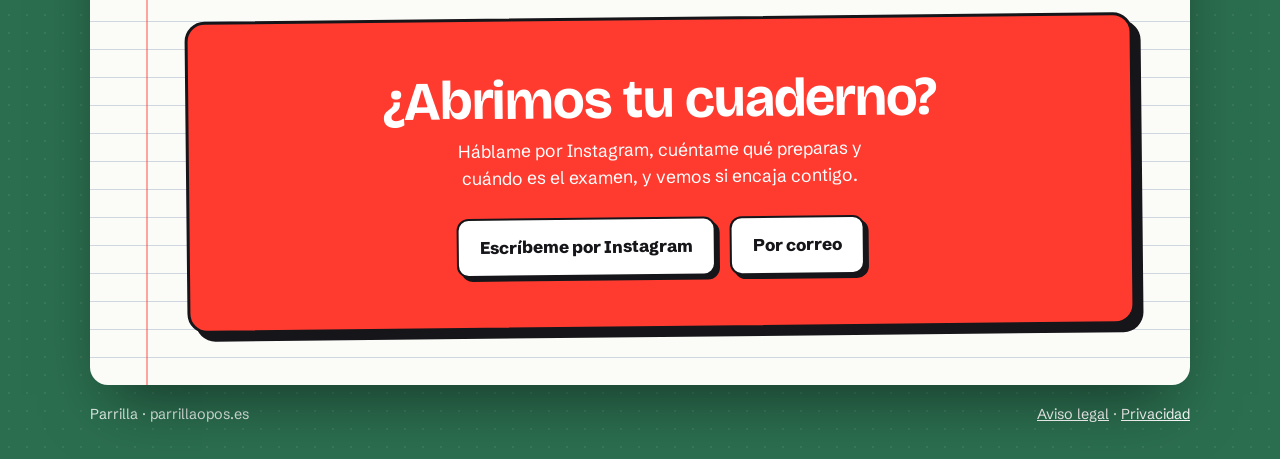
==== commit 4a760a81: "content: supuestos y cifras de Intensivo confirmados; cita por tema y apartado" ====
--- a/index.html
+++ b/index.html
@@ -256,15 +256,18 @@
       </div>
       <p class="ia__intro">El asistente de Coposita en su plan más completo. Subes tu temario en PDF y estudia contigo con él, no con lo que se inventa.</p>
       <ul class="ia__lista">
-        <li><span class="ia__n" style="background:var(--n-amarillo)">1</span><div><b>Te responde con tu temario</b><span>Le preguntas una duda y te dice de qué artículo sale cada dato.</span></div></li>
+        <li><span class="ia__n" style="background:var(--n-amarillo)">1</span><div><b>Te responde con tu temario</b><span>Le preguntas una duda y te dice de qué tema y apartado sale cada dato.</span></div></li>
         <li><span class="ia__n" style="background:var(--n-verde)">2</span><div><b>Te pone test y te corrige</b><span>Test de tus PDF, con la respuesta buena y el porqué de cada una.</span></div></li>
         <li><span class="ia__n" style="background:var(--n-rosa)">3</span><div><b>Sabe tus puntos flojos</b><span>Mira tus test, te dice en qué temas fallas más y te prepara el repaso.</span></div></li>
         <li><span class="ia__n" style="background:var(--n-azul)">4</span><div><b>Esquemas, tarjetas e infografías</b><span>De tu temario, con colores que significan siempre lo mismo.</span></div></li>
-        <li><span class="ia__n" style="background:var(--n-lila)">5</span><div><b>«Hoy te toca» cada día</b><span>Tu plan hasta el examen y tu progreso, siempre a mano.</span></div></li>
+        <li><span class="ia__n" style="background:var(--n-naranja)">5</span><div><b>Supuestos prácticos con corrección</b><span>Casos sacados de tu temario para practicar como en el examen.</span></div></li>
+        <li><span class="ia__n" style="background:var(--n-lila)">6</span><div><b>«Hoy te toca» cada día</b><span>Tu plan hasta el examen y tu progreso, siempre a mano.</span></div></li>
       </ul>
       <div class="ia__cifras">
-        <span>Con <b>tu temario</b> dentro</span>
-        <span>En el <b>móvil</b> y en el <b>ordenador</b></span>
+        <span><b>Unas 3.500</b> preguntas al mes</span>
+        <span><b>6.000</b> páginas de temario</span>
+        <span><b>2.000</b> cosas guardadas</span>
+        <span>Recuerda <b>50</b> cosas de ti</span>
       </div>
       <p class="ia__nota">Funciona en el móvil y en el ordenador. Más en <a href="https://coposita.es/asistente">coposita.es/asistente</a>.</p>
     </section>
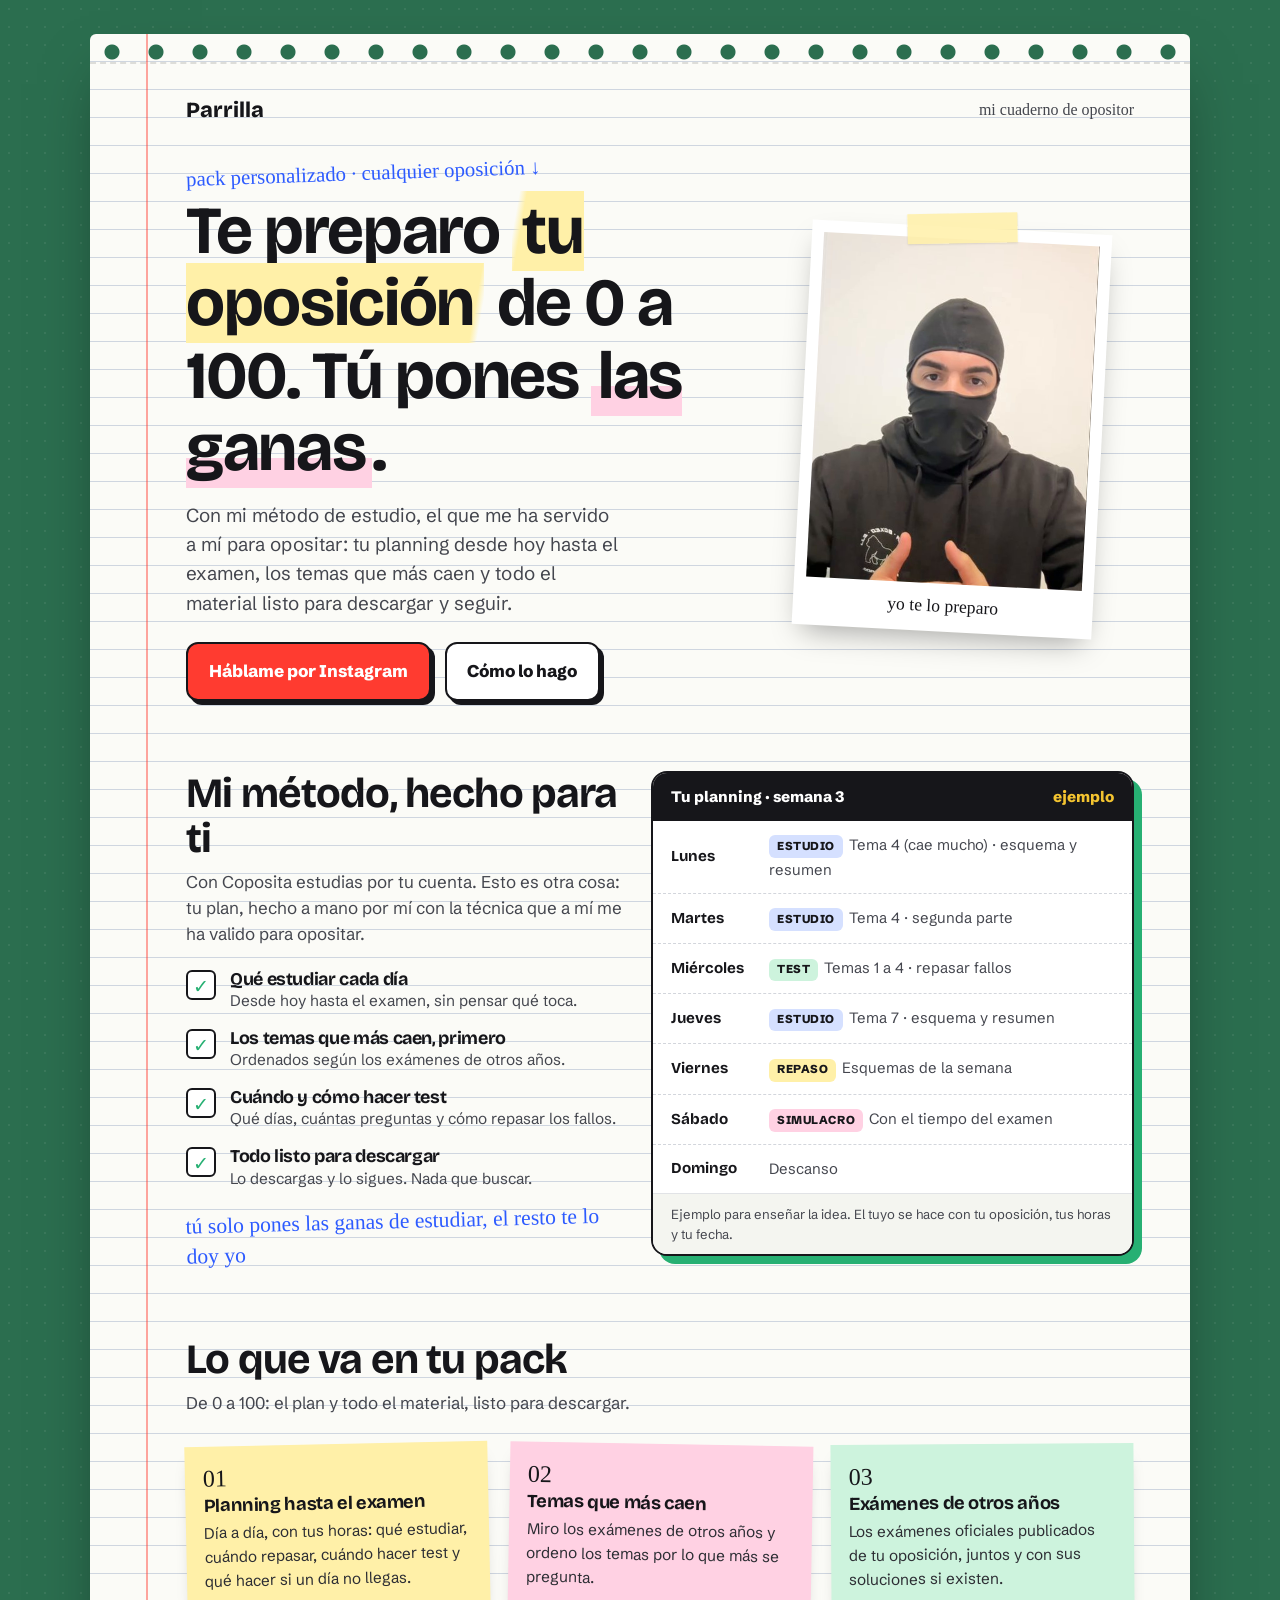
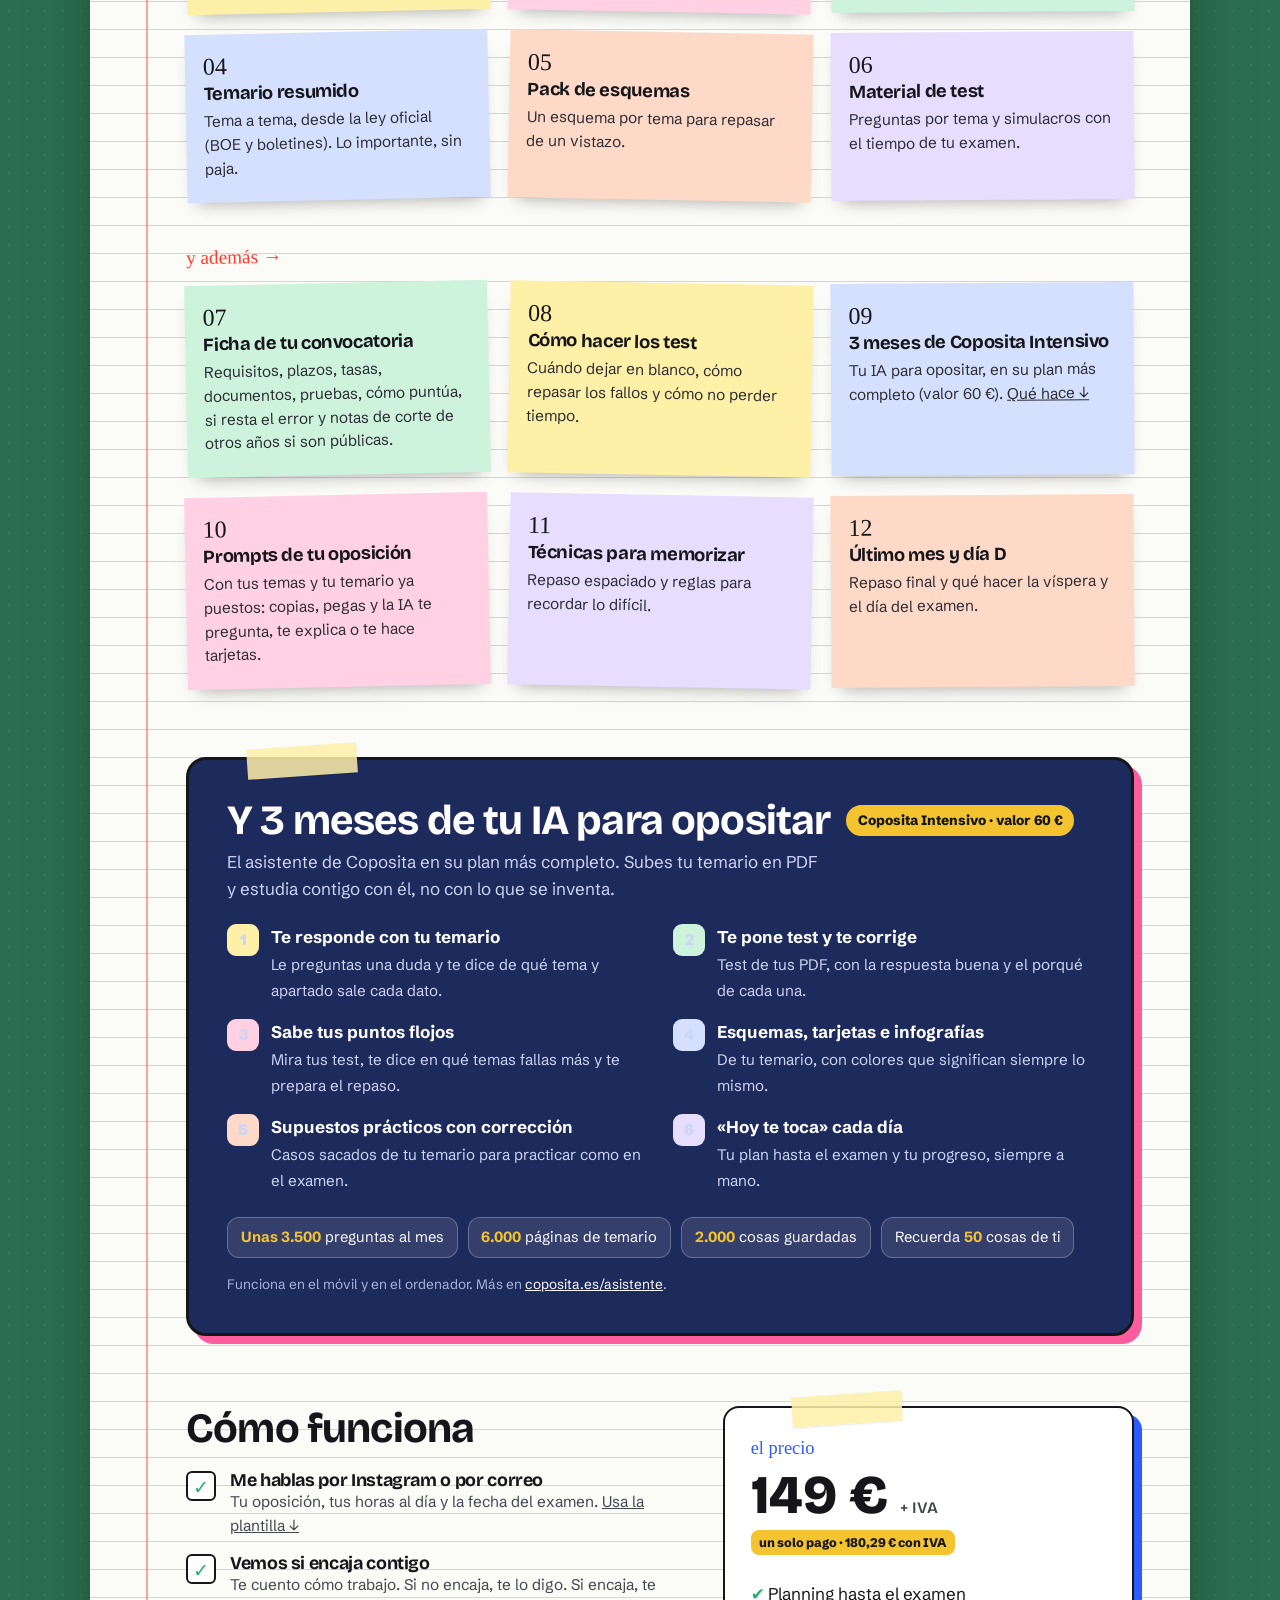
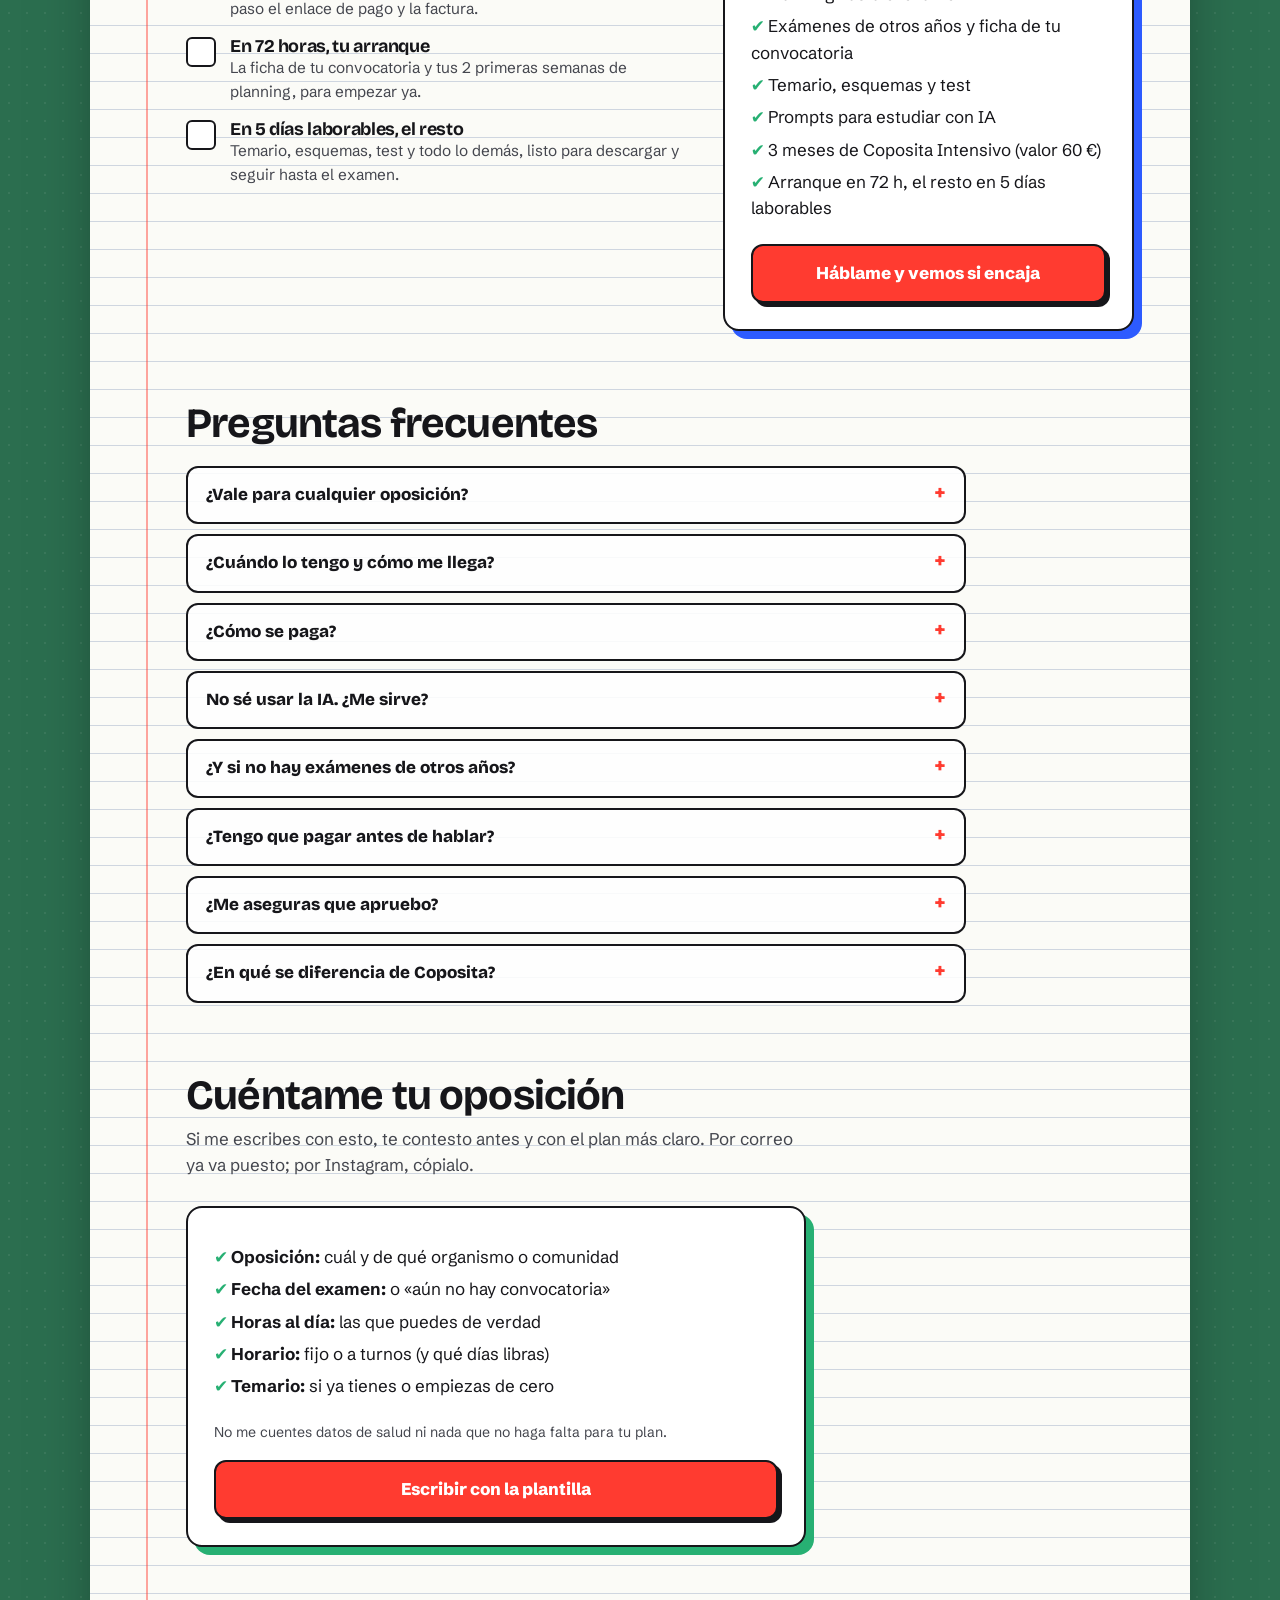
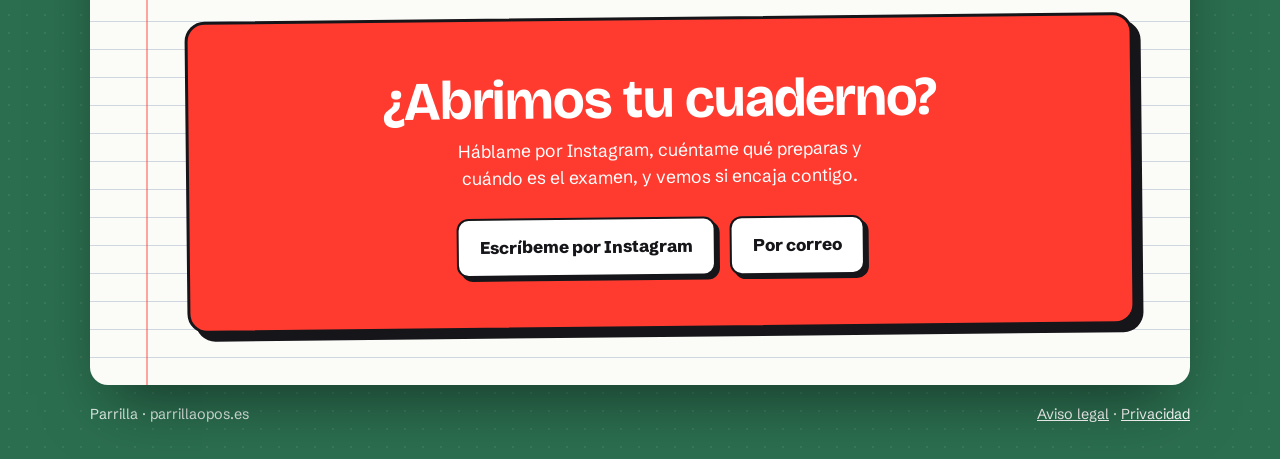
==== commit 5702ccc2: "content: plazos de entrega del pack (72 h y 5 días laborables)" ====
--- a/index.html
+++ b/index.html
@@ -278,8 +278,8 @@
         <ol class="checklist" style="margin-top:20px">
           <li><span class="caja">✓</span><div><h3>Me hablas por Instagram o por correo</h3><p>Tu oposición, tus horas al día y la fecha del examen. <a href="#cuentame">Usa la plantilla ↓</a></p></div></li>
           <li><span class="caja">✓</span><div><h3>Vemos si encaja contigo</h3><p>Te cuento cómo trabajo. Si no encaja, te lo digo. Si encaja, te paso el enlace de pago y la factura.</p></div></li>
-          <li><span class="caja"></span><div><h3>Primero, tu arranque</h3><p>La ficha de tu convocatoria y tus primeras semanas de planning, para empezar ya.</p></div></li>
-          <li><span class="caja"></span><div><h3>Después, el resto</h3><p>Temario, esquemas, test y todo lo demás, listo para descargar y seguir hasta el examen.</p></div></li>
+          <li><span class="caja"></span><div><h3>En 72 horas, tu arranque</h3><p>La ficha de tu convocatoria y tus 2 primeras semanas de planning, para empezar ya.</p></div></li>
+          <li><span class="caja"></span><div><h3>En 5 días laborables, el resto</h3><p>Temario, esquemas, test y todo lo demás, listo para descargar y seguir hasta el examen.</p></div></li>
         </ol>
       </div>
       <aside class="ficha">
@@ -293,7 +293,7 @@
           <li>Temario, esquemas y test</li>
           <li>Prompts para estudiar con IA</li>
           <li>3 meses de Coposita Intensivo (valor 60 €)</li>
-          <li>Empiezas por la ficha de tu convocatoria y tus primeras semanas</li>
+          <li>Arranque en 72 h, el resto en 5 días laborables</li>
         </ul>
         <a class="boton boton--rojo" href="https://ig.me/m/parrilla_opos">Háblame y vemos si encaja</a>
       </aside>
@@ -303,7 +303,7 @@
       <h2 style="margin-bottom:20px">Preguntas frecuentes</h2>
       <div class="preguntas">
         <details><summary>¿Vale para cualquier oposición?</summary><p>Para casi todas. Necesito su programa oficial y su convocatoria o sus bases. Si a la tuya le falta algo, te lo digo antes de que pagues nada.</p></details>
-        <details><summary>¿Cuándo lo tengo y cómo me llega?</summary><p>Antes de pagar te digo el plazo exacto. Te lo mando todo para descargar, por fases: primero la ficha de tu convocatoria y tus primeras semanas, después el resto.</p></details>
+        <details><summary>¿Cuándo lo tengo y cómo me llega?</summary><p>En 72 horas tienes la ficha de tu convocatoria y tus 2 primeras semanas. El resto, en 5 días laborables. Te lo mando todo para descargar, por fases.</p></details>
         <details><summary>¿Cómo se paga?</summary><p>Cuando vemos que encaja, te paso un enlace de pago y la factura. 149 € + IVA (180,29 €), en un solo pago. En esta web no se paga nada.</p></details>
         <details><summary>No sé usar la IA. ¿Me sirve?</summary><p>Sí. Los prompts y el asistente vienen con instrucciones paso a paso. No hace falta saber nada.</p></details>
         <details><summary>¿Y si no hay exámenes de otros años?</summary><p>Busco en el BOE, en el boletín de tu comunidad y en la web del organismo que convoca. Si no hay exámenes publicados, te lo digo y ordeno los temas por otra vía, sin inventar.</p></details>
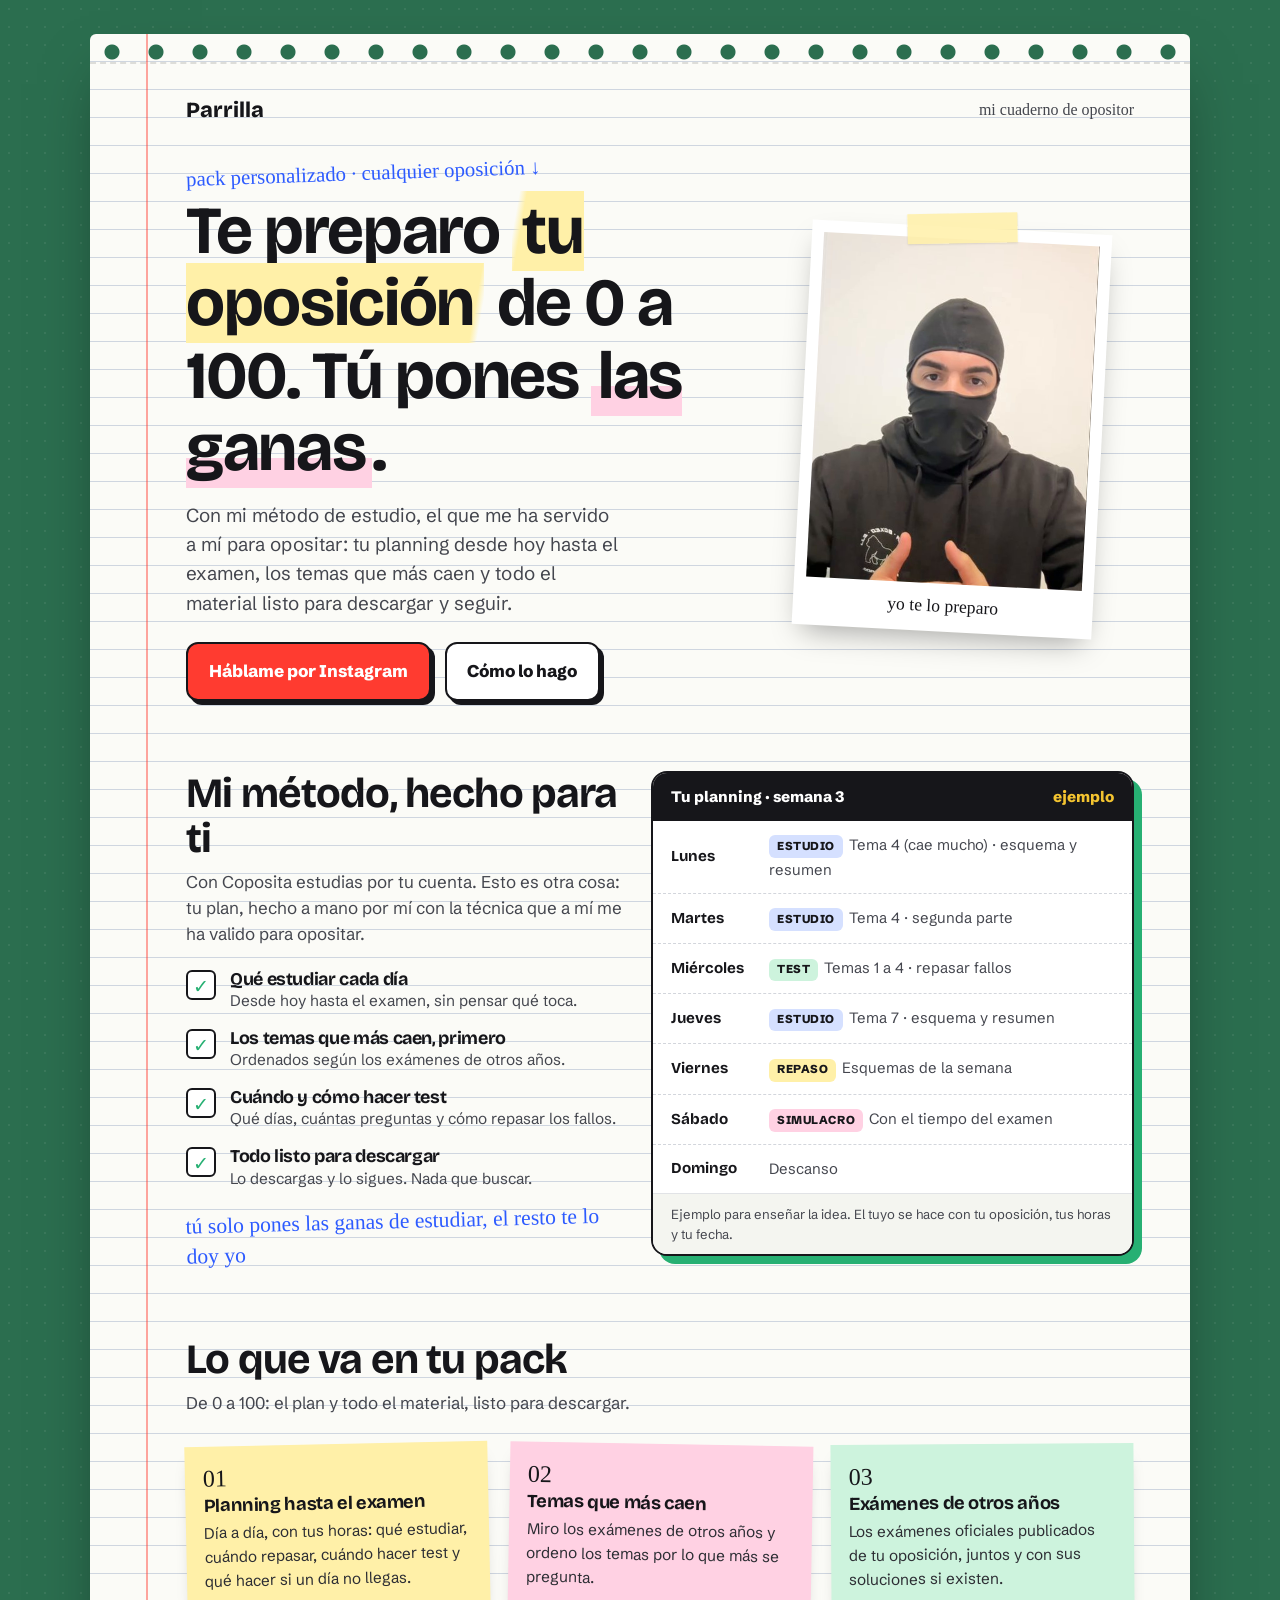
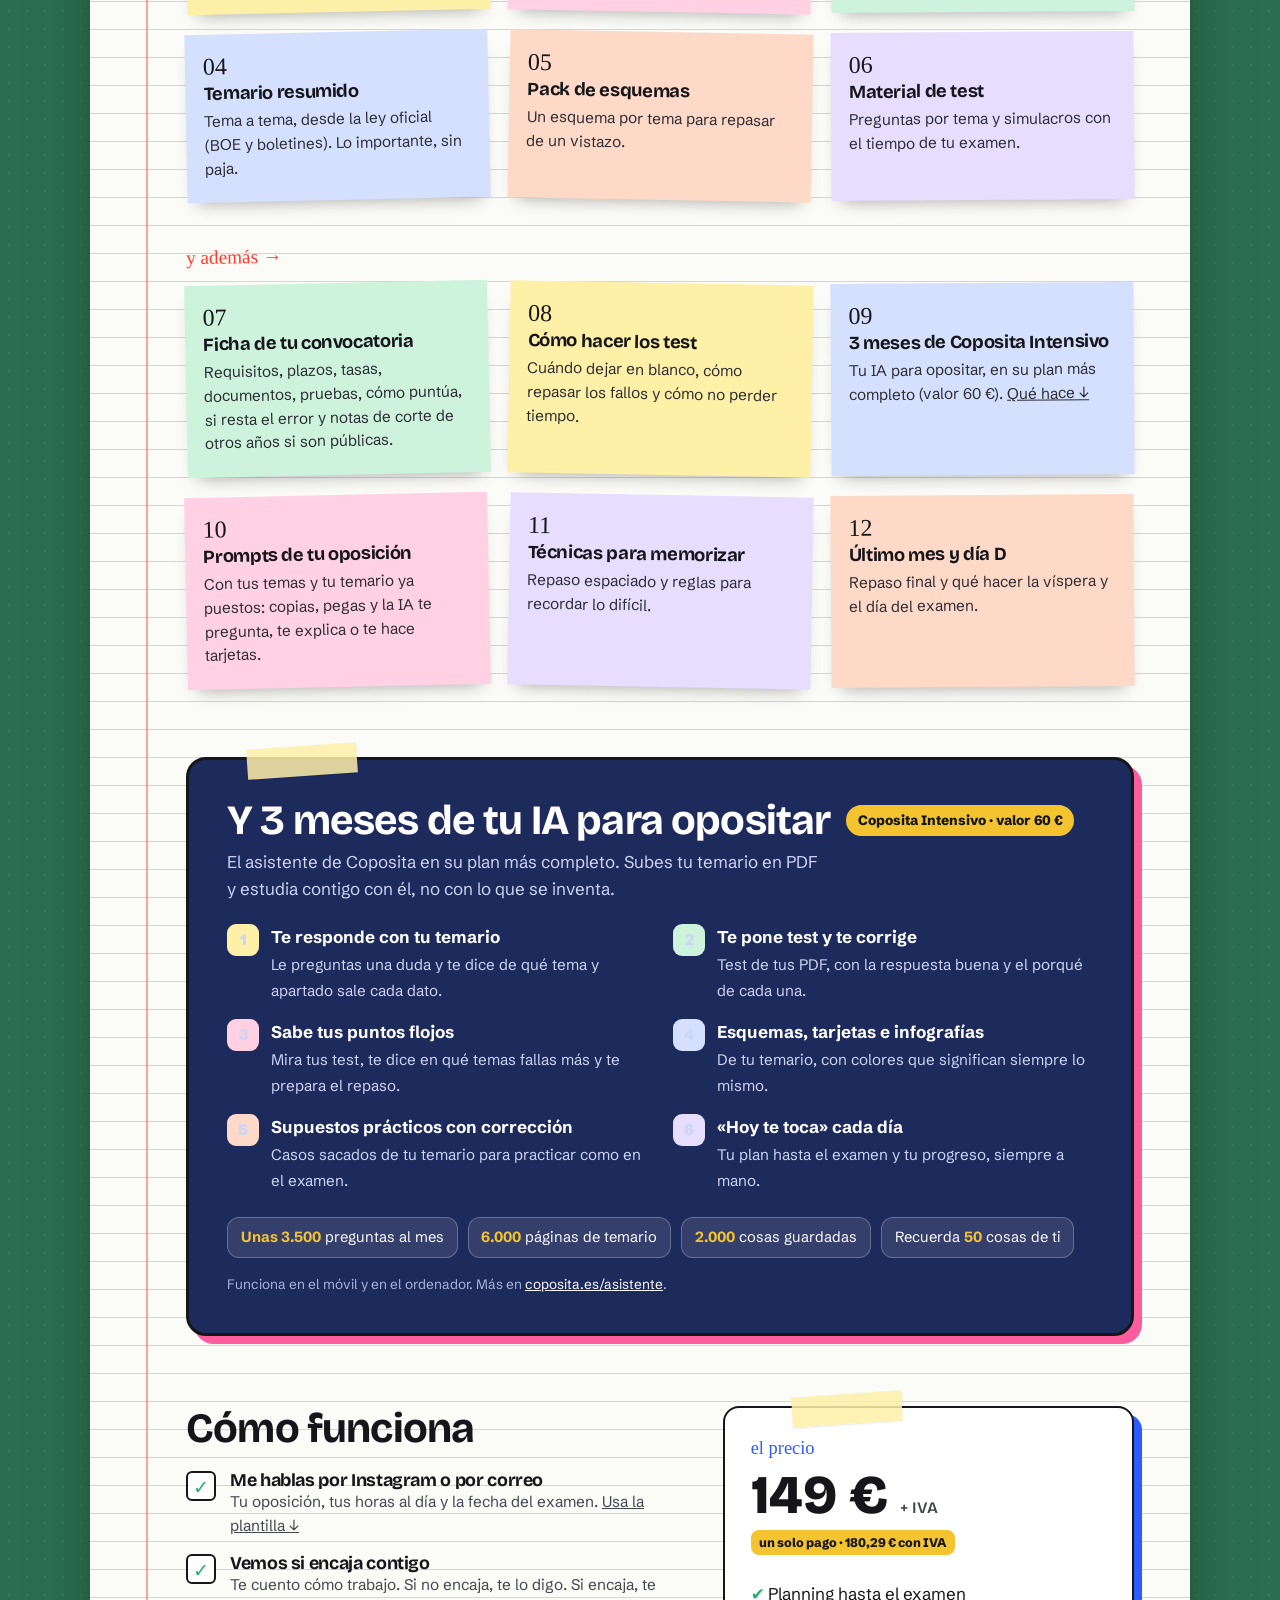
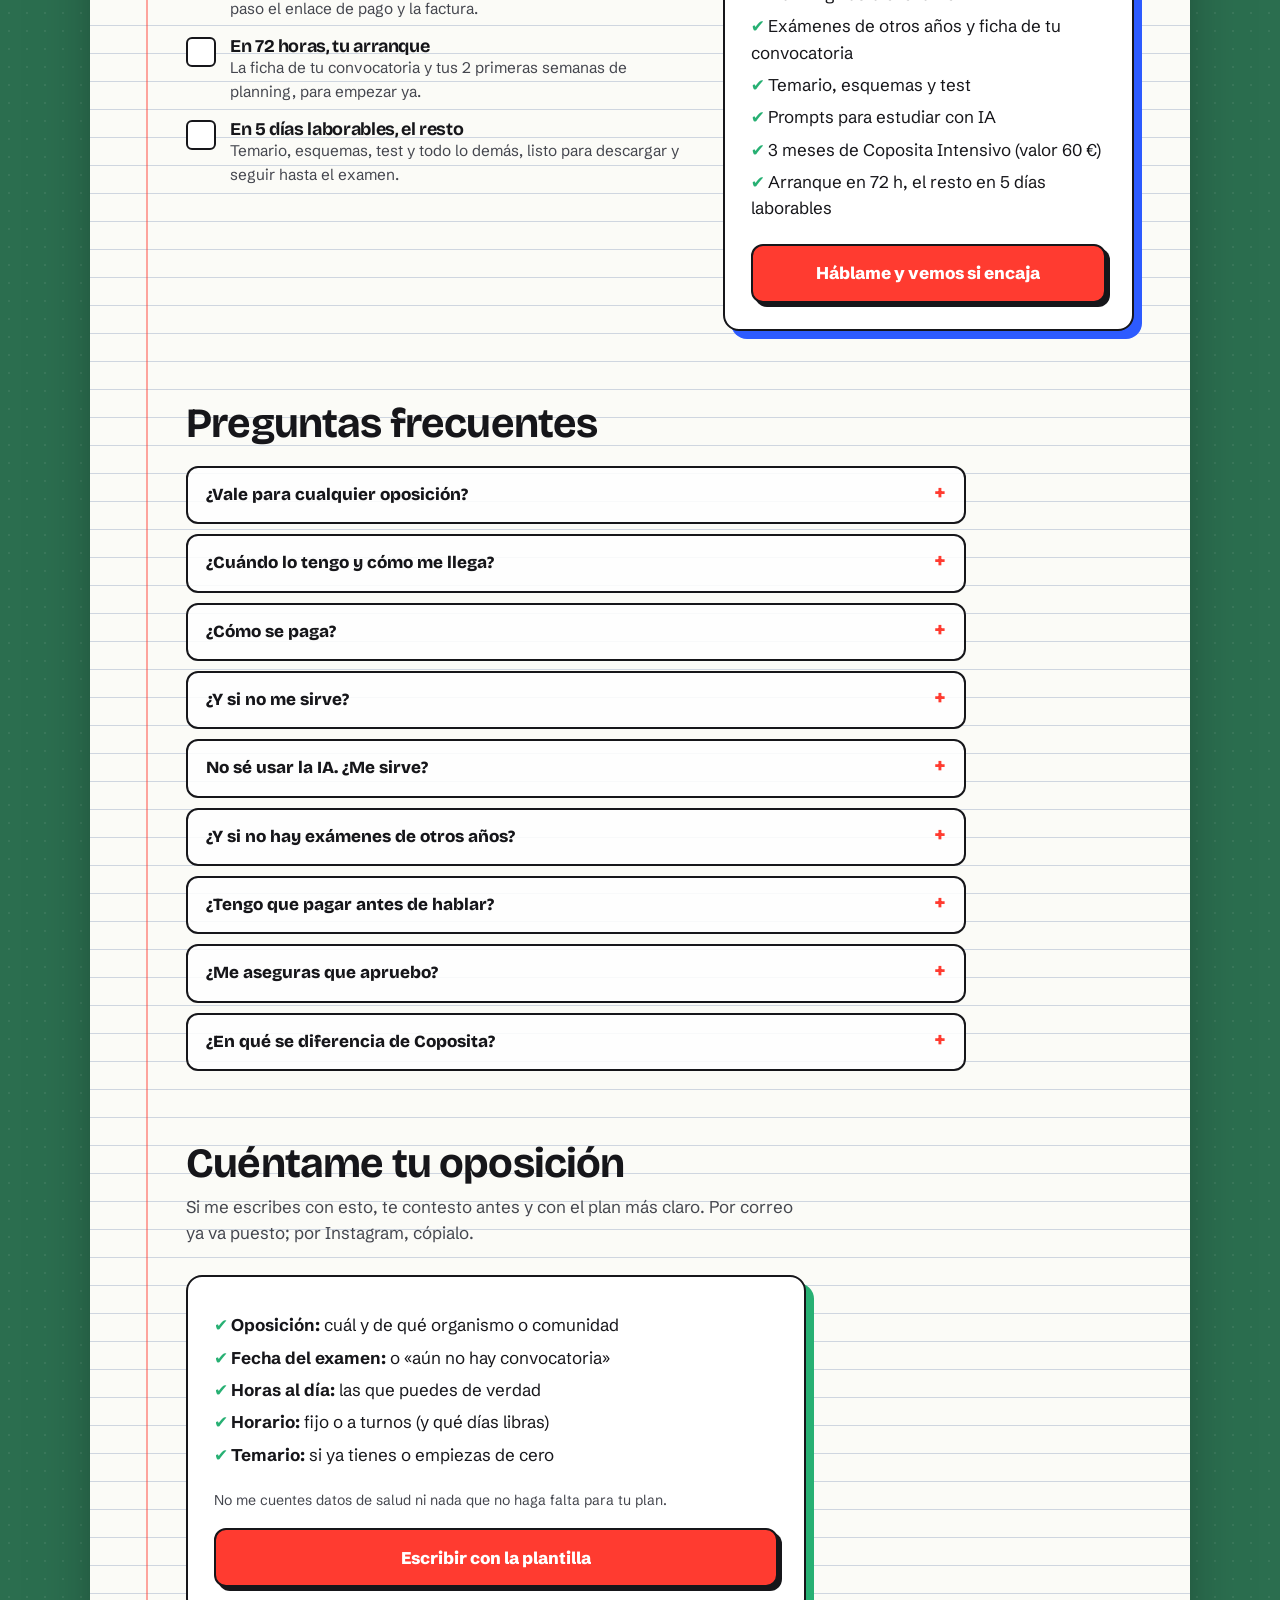
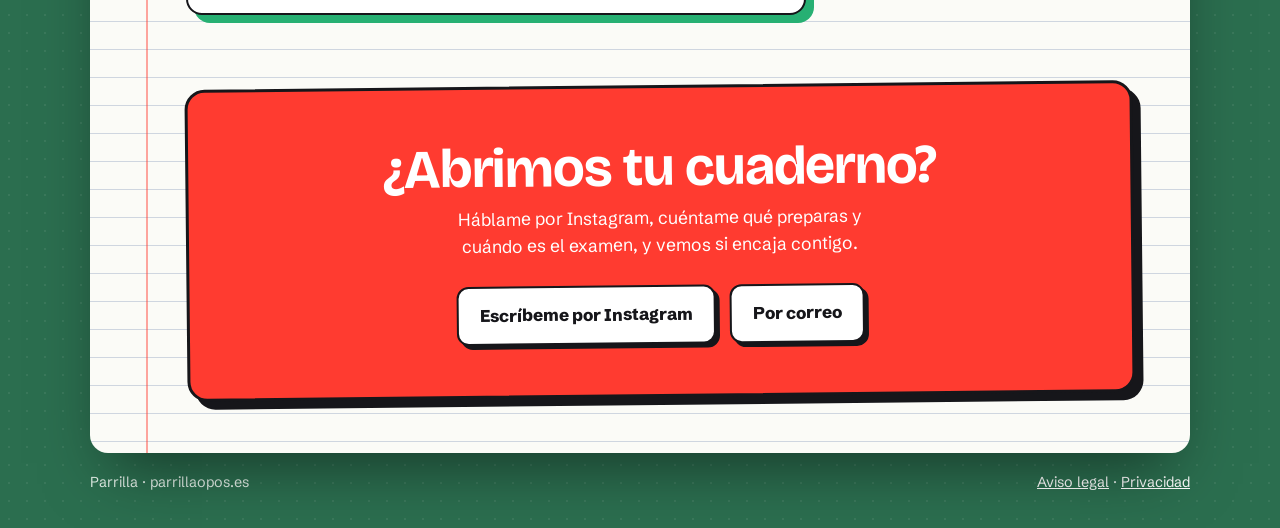
==== commit 75ed287d: "content: garantía de devolución antes de la segunda fase" ====
--- a/index.html
+++ b/index.html
@@ -305,6 +305,7 @@
         <details><summary>¿Vale para cualquier oposición?</summary><p>Para casi todas. Necesito su programa oficial y su convocatoria o sus bases. Si a la tuya le falta algo, te lo digo antes de que pagues nada.</p></details>
         <details><summary>¿Cuándo lo tengo y cómo me llega?</summary><p>En 72 horas tienes la ficha de tu convocatoria y tus 2 primeras semanas. El resto, en 5 días laborables. Te lo mando todo para descargar, por fases.</p></details>
         <details><summary>¿Cómo se paga?</summary><p>Cuando vemos que encaja, te paso un enlace de pago y la factura. 149 € + IVA (180,29 €), en un solo pago. En esta web no se paga nada.</p></details>
+        <details><summary>¿Y si no me sirve?</summary><p>Recibes primero la ficha de tu convocatoria y tus 2 primeras semanas. Si al verlas no te sirve, me lo dices por escrito antes de que te envíe el resto y te devuelvo todo el dinero. Esto es además de tus derechos legales.</p></details>
         <details><summary>No sé usar la IA. ¿Me sirve?</summary><p>Sí. Los prompts y el asistente vienen con instrucciones paso a paso. No hace falta saber nada.</p></details>
         <details><summary>¿Y si no hay exámenes de otros años?</summary><p>Busco en el BOE, en el boletín de tu comunidad y en la web del organismo que convoca. Si no hay exámenes publicados, te lo digo y ordeno los temas por otra vía, sin inventar.</p></details>
         <details><summary>¿Tengo que pagar antes de hablar?</summary><p>No. Primero me hablas por Instagram y vemos si encaja contigo. Sin compromiso.</p></details>
